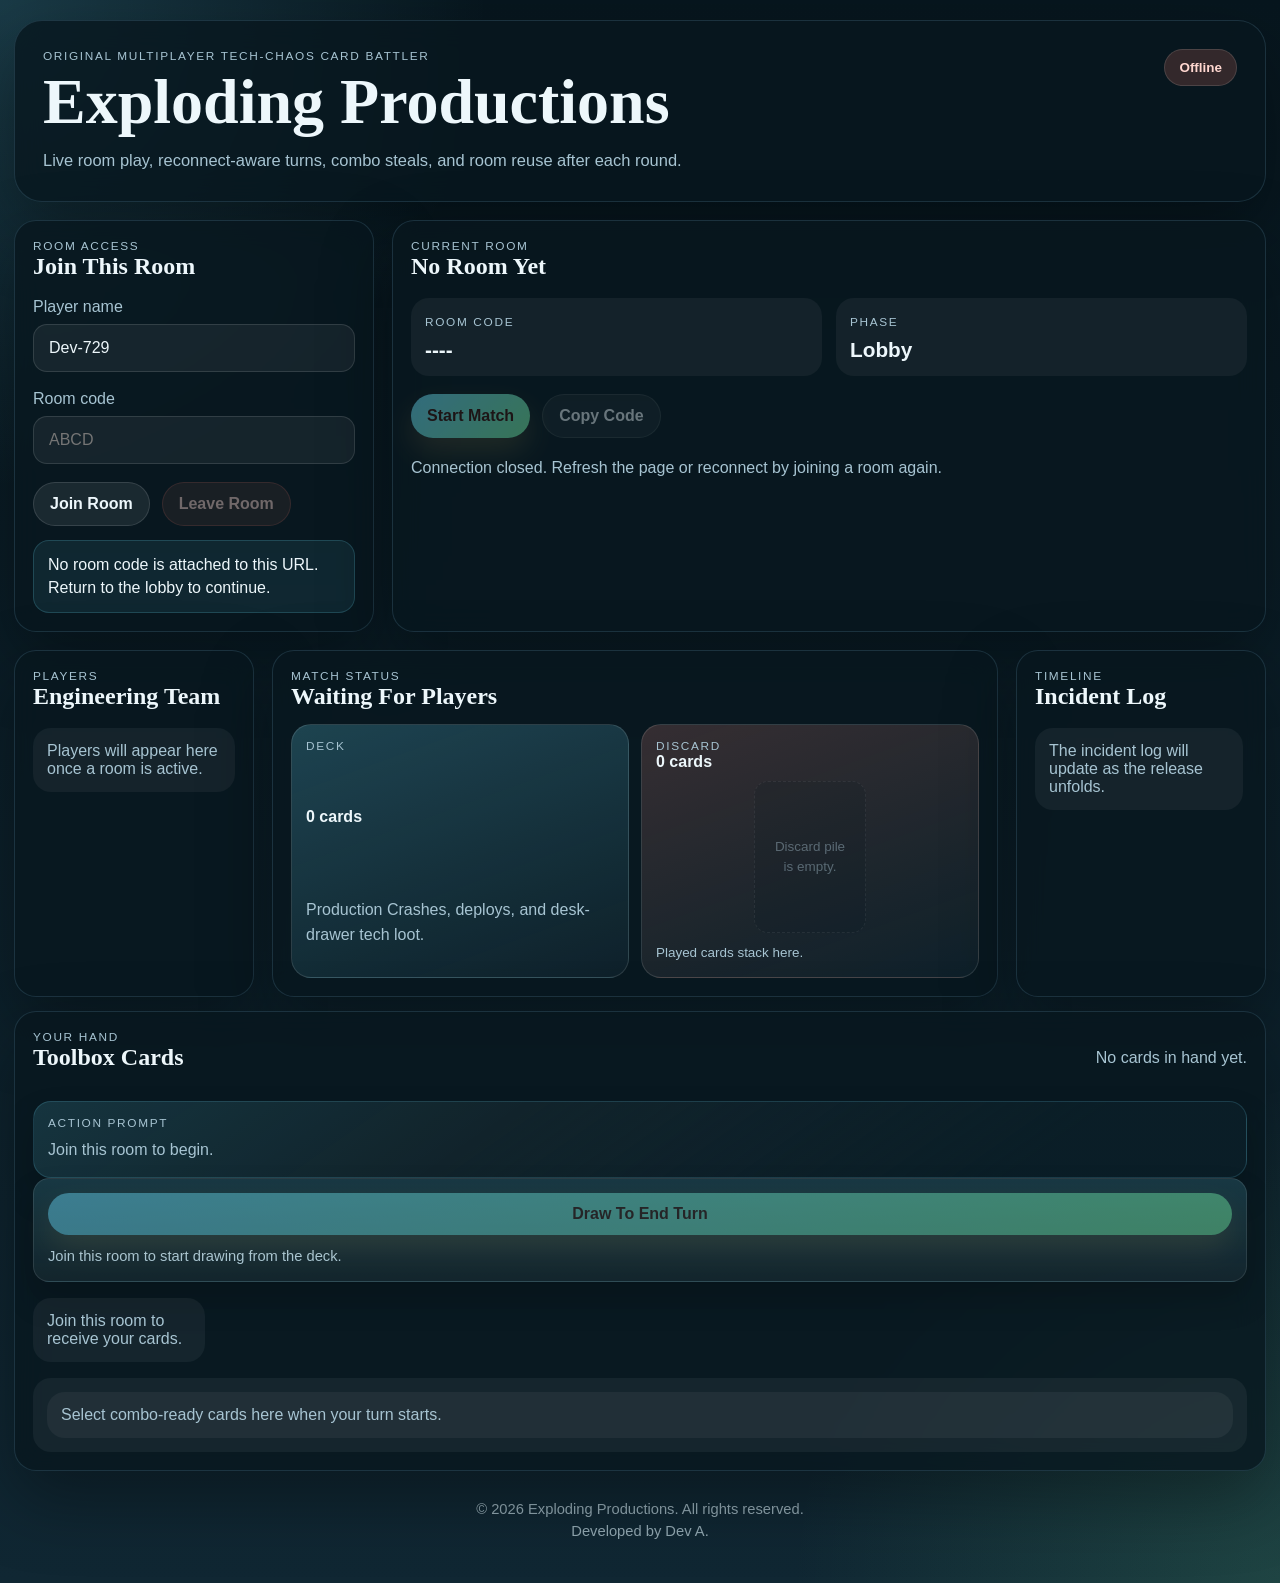
==== room.html @ 1f8d06b4 "Refresh card set and gameplay flow" ====
<!DOCTYPE html>
<html lang="en">
  <head>
    <meta charset="UTF-8" />
    <meta name="viewport" content="width=device-width, initial-scale=1.0" />
    <title>Exploding Productions Room</title>
    <link rel="stylesheet" href="styles.css" />
  </head>
  <body>
    <div class="backdrop"></div>
    <main class="shell">
      <section class="hero panel">
        <div>
          <p class="eyebrow">Original multiplayer tech-chaos card battler</p>
          <h1>Exploding Productions</h1>
          <p class="hero-copy">
            Live room play, reconnect-aware turns, combo steals, and room reuse after each round.
          </p>
        </div>
        <div class="hero-status">
          <div class="status-pill" id="connection-pill">Connecting</div>
        </div>
      </section>

      <section class="setup-grid room-shell-grid" id="setup-grid">
        <article class="panel setup-card" id="setup-card">
          <div class="panel-head">
            <div>
              <p class="eyebrow">Room access</p>
              <h2>Join This Room</h2>
            </div>
          </div>

          <div id="room-access-panel" class="room-access-panel">
            <label class="field">
              <span>Player name</span>
              <input id="name-input" type="text" maxlength="24" placeholder="Player name" />
            </label>

            <label class="field">
              <span>Room code</span>
              <input id="room-input" type="text" maxlength="6" placeholder="ABCD" readonly />
            </label>

            <div class="action-row wrap room-access-actions">
              <button id="join-room-btn" class="secondary-btn">Join Room</button>
              <button id="leave-room-btn" class="danger-btn">Leave Room</button>
            </div>

            <p id="setup-status" class="setup-status" aria-live="polite">
              Load a room code from the URL to join this room.
            </p>
          </div>

          <p id="setup-compact-note" class="setup-compact-note" hidden>
            Room access is tucked away while a live match is in progress.
          </p>
        </article>

        <article class="panel room-card" id="room-card">
          <div class="panel-head">
            <div>
              <p class="eyebrow">Current room</p>
              <h2 id="room-title">No Room Yet</h2>
            </div>
          </div>

          <div class="room-meta">
            <div class="meta-block">
              <span class="meta-label">Room code</span>
              <strong id="room-code-display">----</strong>
            </div>
            <div class="meta-block">
              <span class="meta-label">Phase</span>
              <strong id="phase-display">Lobby</strong>
            </div>
          </div>

          <div class="action-row wrap">
            <button id="start-game-btn" class="primary-btn">Start Match</button>
            <button id="copy-room-btn" class="secondary-btn">Copy Code</button>
            <button id="leave-room-live-btn" class="danger-btn" type="button" hidden>Leave Room</button>
          </div>

          <p id="notice-banner" class="notice-banner">
            Join the room to begin.
          </p>
        </article>
      </section>

      <section id="turn-ribbon" class="panel turn-ribbon" hidden>
        <div class="turn-ribbon-copy">
          <p class="eyebrow">Turn tracker</p>
          <h2 id="turn-ribbon-title" class="turn-ribbon-title">Waiting For Players</h2>
          <p id="turn-ribbon-status" class="turn-ribbon-status">Join the room to begin.</p>
        </div>
      </section>

      <section class="board-grid">
        <article class="panel players-card">
          <div class="panel-head">
            <div>
              <p class="eyebrow">Players</p>
              <h2>Engineering Team</h2>
            </div>
          </div>
          <div id="players-list" class="players-list"></div>
        </article>

        <article class="panel table-card">
          <div class="panel-head">
            <div>
              <p class="eyebrow">Match status</p>
              <h2 id="turn-title">Waiting For Players</h2>
            </div>
          </div>

          <div class="deck-zone">
            <div class="stack-card deck-stack">
              <span class="stack-label">Deck</span>
              <strong id="deck-count">0 cards</strong>
              <p>Production Crashes, deploys, and desk-drawer tech loot.</p>
            </div>

            <div class="stack-card discard-stack">
              <span class="stack-label">Discard</span>
              <strong id="discard-name">0 cards</strong>
              <button
                id="discard-pile-btn"
                class="discard-pile-btn"
                type="button"
                aria-haspopup="dialog"
                aria-expanded="false"
                disabled
              >
                <div id="discard-pile" class="discard-pile empty">
                  <div class="discard-empty">Discard pile is empty.</div>
                </div>
              </button>
              <p id="discard-hint" class="discard-hint">Played cards stack here.</p>
            </div>
          </div>
        </article>

        <article class="panel log-card">
          <div class="panel-head">
            <div>
              <p class="eyebrow">Timeline</p>
              <h2>Incident Log</h2>
            </div>
            <button id="log-toggle-btn" class="ghost-btn log-toggle-btn" type="button" hidden>
              Show Full Log
            </button>
          </div>
          <div id="log-feed" class="log-feed"></div>
        </article>
      </section>

      <section class="panel hand-card">
        <div class="panel-head">
          <div>
            <p class="eyebrow">Your hand</p>
            <h2>Toolbox Cards</h2>
          </div>
          <p id="hand-summary" class="hand-summary">No cards in hand yet.</p>
        </div>

        <div id="prompt-card" class="prompt-card prompt-card-inline">
          <p class="eyebrow">Action prompt</p>
          <div id="prompt-body" class="prompt-body">Join the room to begin.</div>
        </div>

        <div class="turn-action-bar">
          <button id="draw-btn-bottom" class="primary-btn">Draw To End Turn</button>
          <p id="draw-status" class="draw-status">
            This control becomes available during your turn.
          </p>
        </div>

        <div id="hand-grid" class="hand-grid"></div>
        <div id="combo-bar" class="combo-bar"></div>
      </section>
    </main>

    <div id="crash-overlay" class="crash-overlay" hidden aria-hidden="true">
      <div class="crash-overlay-panel">
        <div class="crash-overlay-kicker">panic()</div>
        <h2 id="crash-overlay-title">Production Crash</h2>
        <p id="crash-overlay-text">Someone deployed with confidence and consequences.</p>
        <div class="crash-overlay-chips" aria-hidden="true">
          <span>500</span>
          <span>rollback</span>
          <span>oops</span>
          <span>hotfix</span>
        </div>
      </div>
    </div>

    <div id="moment-overlay" class="moment-overlay" hidden aria-hidden="true">
      <div class="moment-panel">
        <div id="moment-kicker" class="moment-kicker">Card Added</div>
        <div class="moment-layout">
          <div id="moment-art" class="moment-art" hidden></div>
          <div class="moment-copy">
            <h2 id="moment-title">Coffee Break</h2>
            <p id="moment-text">This card was added to your hand.</p>
          </div>
        </div>
      </div>
    </div>

    <div id="review-overlay" class="review-overlay" hidden aria-hidden="true">
      <div class="review-panel">
        <div class="panel-head review-head">
          <div>
            <p class="eyebrow">Private reveal</p>
            <h2>Peer Review</h2>
          </div>
          <button id="review-close-btn" class="ghost-btn" type="button">Close</button>
        </div>
        <p id="review-message" class="review-message">
          The next three cards in the release queue are shown here.
        </p>
        <div id="review-card-grid" class="review-card-grid"></div>
      </div>
    </div>

    <div id="discard-browser-overlay" class="discard-browser-overlay" hidden aria-hidden="true">
      <div class="discard-browser-panel">
        <div class="panel-head review-head">
          <div>
            <p class="eyebrow">Discard pile</p>
            <h2>Reclaim 1 Card</h2>
          </div>
          <button id="discard-browser-close-btn" class="ghost-btn" type="button">Close</button>
        </div>
        <p id="discard-browser-message" class="review-message">
          Select 1 card from the discard pile to reclaim.
        </p>
        <div id="discard-browser-grid" class="discard-browser-grid"></div>
      </div>
    </div>

    <footer class="site-footer">
      <p>&copy; 2026 Exploding Productions. All rights reserved.</p>
      <p>Developed by Dev A.</p>
    </footer>

    <script src="app/room.js"></script>
  </body>
</html>
---- styles.css ----
:root {
  --bg-top: #07161e;
  --bg-bottom: #102733;
  --panel: rgba(8, 23, 31, 0.8);
  --panel-strong: rgba(10, 30, 39, 0.94);
  --line: rgba(150, 219, 255, 0.14);
  --text: #edf7fb;
  --muted: #a7c4d2;
  --accent: #6fe0ff;
  --accent-strong: #79f6a5;
  --danger: #ff7e6b;
  --warning: #ffd46a;
  --good: #79f6a5;
  --shadow: 0 28px 70px rgba(0, 0, 0, 0.34);
  --radius-lg: 28px;
  --radius-md: 22px;
  --radius-sm: 16px;
}

* {
  box-sizing: border-box;
}

body {
  margin: 0;
  min-height: 100vh;
  font-family: "Trebuchet MS", "Segoe UI", sans-serif;
  color: var(--text);
  background:
    radial-gradient(circle at top left, rgba(111, 224, 255, 0.18), transparent 24%),
    radial-gradient(circle at bottom right, rgba(121, 246, 165, 0.14), transparent 24%),
    linear-gradient(180deg, var(--bg-top), var(--bg-bottom));
}

.backdrop {
  position: fixed;
  inset: 0;
  pointer-events: none;
  background-image:
    radial-gradient(circle at 14% 18%, rgba(255, 249, 238, 0.75) 0 1px, transparent 1px),
    radial-gradient(circle at 78% 20%, rgba(255, 240, 212, 0.72) 0 1px, transparent 1px),
    radial-gradient(circle at 64% 64%, rgba(255, 234, 194, 0.58) 0 1px, transparent 1px),
    radial-gradient(circle at 28% 78%, rgba(255, 227, 173, 0.52) 0 1px, transparent 1px);
  opacity: 0.72;
}

.shell {
  position: relative;
  z-index: 1;
  width: min(1400px, calc(100% - 28px));
  margin: 0 auto;
  padding: 20px 0 30px;
}

.panel {
  background: var(--panel);
  border: 1px solid var(--line);
  border-radius: var(--radius-md);
  box-shadow: var(--shadow);
  backdrop-filter: blur(14px);
}

.hero {
  display: flex;
  justify-content: space-between;
  gap: 24px;
  padding: 28px;
  border-radius: var(--radius-lg);
}

.eyebrow,
.meta-label,
.stack-label {
  margin: 0;
  text-transform: uppercase;
  letter-spacing: 0.14em;
  font-size: 0.74rem;
  color: var(--muted);
}

h1,
h2 {
  margin: 0;
  font-family: Georgia, "Times New Roman", serif;
}

h1 {
  margin-top: 8px;
  font-size: clamp(2.3rem, 5vw, 4.6rem);
  line-height: 0.98;
}

.hero-copy,
.hero-note,
.notice-banner,
.prompt-body,
.log-item,
.player-meta,
.stack-card p,
.hand-summary,
.combo-summary span,
.card-footer {
  color: var(--muted);
  line-height: 1.55;
}

.hero-copy {
  max-width: 670px;
  margin: 14px 0 0;
  font-size: 1.03rem;
}

.hero-note {
  margin: 18px 0 0;
}

.hero-status {
  min-width: 220px;
  display: grid;
  gap: 12px;
  align-content: start;
  justify-items: end;
}

.status-pill {
  padding: 10px 14px;
  border-radius: 999px;
  font-size: 0.84rem;
  font-weight: 700;
  background: rgba(255, 255, 255, 0.08);
  border: 1px solid rgba(255, 255, 255, 0.12);
}

.status-pill.online {
  color: #08202a;
  background: linear-gradient(135deg, var(--accent), var(--accent-strong));
}

.status-pill.offline {
  background: rgba(255, 128, 105, 0.18);
  color: #ffd7d0;
}

.status-pill.connecting {
  background: rgba(255, 226, 143, 0.16);
  color: #fff0bc;
}

.setup-grid,
.lobby-grid,
.board-grid {
  display: grid;
  gap: 18px;
  margin-top: 18px;
}

.turn-ribbon[hidden] {
  display: none;
}

.setup-grid {
  grid-template-columns: 360px minmax(0, 1fr);
}

.lobby-grid {
  grid-template-columns: repeat(2, minmax(0, 1fr));
}

.lobby-grid-secondary {
  margin-top: 18px;
}

.setup-grid.match-live {
  grid-template-columns: minmax(0, 1fr);
}

.setup-grid.match-live .setup-card {
  display: none;
}

.board-grid {
  grid-template-columns: 240px minmax(0, 1fr) 250px;
}

.turn-ribbon {
  position: sticky;
  top: 12px;
  z-index: 5;
  display: grid;
  gap: 6px;
  margin-top: 18px;
  padding: 14px 18px;
  border: 1px solid rgba(111, 224, 255, 0.16);
  background:
    linear-gradient(145deg, rgba(111, 224, 255, 0.12), rgba(255, 255, 255, 0.03) 38%, rgba(10, 30, 39, 0.94) 82%),
    rgba(10, 30, 39, 0.94);
  box-shadow: 0 16px 34px rgba(0, 0, 0, 0.2);
  backdrop-filter: blur(10px);
}

.turn-ribbon-title {
  font-size: clamp(1.12rem, 2.1vw, 1.45rem);
  line-height: 1.02;
}

.turn-ribbon-status {
  margin: 0;
  color: var(--muted);
  line-height: 1.45;
}

.setup-card,
.room-card,
.players-card,
.table-card,
.log-card,
.hand-card {
  padding: 18px;
}

.panel-head {
  display: flex;
  justify-content: space-between;
  gap: 14px;
  align-items: center;
}

.field {
  display: grid;
  gap: 8px;
  margin-top: 18px;
  color: var(--muted);
}

.field input {
  width: 100%;
  border: 1px solid rgba(255, 255, 255, 0.12);
  background: rgba(255, 255, 255, 0.06);
  color: var(--text);
  border-radius: 14px;
  padding: 14px 15px;
  font: inherit;
}

.field input:focus {
  outline: 2px solid rgba(255, 211, 110, 0.42);
  outline-offset: 0;
}

.action-row {
  display: flex;
  gap: 12px;
  margin-top: 18px;
}

.action-row.wrap {
  flex-wrap: wrap;
}

.divider {
  position: relative;
  margin-top: 18px;
  text-align: center;
  color: var(--muted);
}

.setup-status {
  margin: 14px 0 0;
  padding: 12px 14px;
  border-radius: 16px;
  border: 1px solid rgba(111, 224, 255, 0.18);
  background: rgba(111, 224, 255, 0.08);
  color: var(--text);
  line-height: 1.45;
}

.setup-card.compact {
  padding-top: 18px;
}

.setup-grid.match-live .room-card {
  order: 1;
}

.setup-grid.match-live .setup-card {
  order: 2;
}

.room-shell-grid .setup-card {
  min-width: 0;
}

.room-access-actions {
  align-items: center;
}

.setup-compact-note {
  margin: 14px 0 0;
  padding: 14px 16px;
  border-radius: 18px;
  border: 1px solid rgba(255, 212, 106, 0.18);
  background: rgba(255, 212, 106, 0.08);
  color: var(--text);
  line-height: 1.5;
}

.divider::before {
  content: "";
  position: absolute;
  inset: 50% 0 auto;
  border-top: 1px solid rgba(255, 255, 255, 0.08);
}

.divider span {
  position: relative;
  display: inline-block;
  padding: 0 12px;
  background: var(--panel-strong);
}

.rules-snippet {
  margin-top: 20px;
  padding: 16px;
  border-radius: 20px;
  background: rgba(255, 255, 255, 0.05);
}

.rules-list {
  margin: 12px 0 0;
  padding-left: 18px;
  color: var(--muted);
  line-height: 1.6;
}

button {
  font: inherit;
}

.primary-btn,
.secondary-btn,
.danger-btn,
.ghost-btn,
.choice-btn,
.target-btn {
  cursor: pointer;
  border: 0;
  border-radius: 999px;
  transition: transform 180ms ease, opacity 180ms ease, box-shadow 180ms ease;
}

.primary-btn,
.secondary-btn,
.danger-btn,
.choice-btn,
.target-btn {
  padding: 12px 16px;
  font-weight: 700;
}

.primary-btn {
  background: linear-gradient(135deg, var(--accent), var(--accent-strong));
  color: #3b140c;
  box-shadow: 0 14px 30px rgba(255, 211, 110, 0.24);
}

.secondary-btn,
.danger-btn,
.target-btn,
.choice-btn {
  background: rgba(255, 255, 255, 0.08);
  color: var(--text);
  border: 1px solid rgba(255, 255, 255, 0.12);
}

.danger-btn {
  background: rgba(255, 126, 107, 0.18);
  border-color: rgba(255, 126, 107, 0.32);
  color: #ffd7d0;
}

.ghost-btn {
  padding: 8px 12px;
  background: transparent;
  color: var(--muted);
}

button:hover:not(:disabled) {
  transform: translateY(-2px);
}

button:disabled {
  opacity: 0.42;
  cursor: not-allowed;
}

.room-meta {
  display: grid;
  grid-template-columns: repeat(2, minmax(0, 1fr));
  gap: 14px;
  margin-top: 18px;
}

.meta-block {
  padding: 14px;
  border-radius: 18px;
  background: rgba(255, 255, 255, 0.05);
}

.meta-block strong {
  display: block;
  margin-top: 8px;
  font-size: 1.3rem;
}

.notice-banner {
  min-height: 40px;
  margin: 18px 0 0;
}

.players-list,
.log-feed,
.hand-grid,
.choice-grid {
  display: grid;
  gap: 12px;
}

.players-list,
.log-feed {
  margin-top: 18px;
}

.log-feed {
  max-height: 320px;
  overflow-y: auto;
  overflow-x: hidden;
  padding-right: 4px;
  gap: 8px;
}

.log-card .panel-head {
  align-items: start;
  flex-wrap: wrap;
}

.log-toggle-btn {
  margin-left: auto;
  white-space: normal;
  text-align: right;
}

.player-card,
.log-item,
.prompt-panel,
.combo-bar,
.empty-state {
  padding: 14px;
  border-radius: 18px;
  background: rgba(255, 255, 255, 0.05);
}

.player-card.active-turn {
  border: 1px solid rgba(255, 211, 110, 0.45);
}

.player-card.eliminated {
  opacity: 0.58;
}

.log-summary {
  padding: 10px 12px;
  border-radius: 14px;
  background: rgba(111, 224, 255, 0.08);
  border: 1px solid rgba(111, 224, 255, 0.14);
  color: var(--muted);
  font-size: 0.86rem;
}

.hand-card .panel-head {
  align-items: start;
  flex-wrap: wrap;
}

.hand-summary {
  max-width: 100%;
  text-align: right;
}

.player-row {
  display: flex;
  justify-content: space-between;
  gap: 12px;
  align-items: center;
}

.player-name {
  font-weight: 700;
}

.player-badges {
  display: flex;
  flex-wrap: wrap;
  gap: 8px;
}

.badge {
  padding: 6px 10px;
  border-radius: 999px;
  font-size: 0.74rem;
  background: rgba(255, 255, 255, 0.08);
  color: var(--muted);
}

.badge.host {
  color: #08202a;
  background: linear-gradient(135deg, rgba(111, 224, 255, 0.92), rgba(121, 246, 165, 0.92));
}

.badge.turn {
  background: rgba(255, 226, 143, 0.18);
  color: #fff0bc;
}

.badge.dead {
  background: rgba(255, 128, 105, 0.18);
  color: #ffd7d0;
}

.deck-zone {
  margin-top: 14px;
  display: grid;
  grid-template-columns: repeat(2, minmax(0, 1fr));
  gap: 12px;
}

.stack-card {
  min-height: 148px;
  padding: 14px;
  border-radius: 20px;
  display: grid;
  align-content: space-between;
  border: 1px solid rgba(255, 255, 255, 0.12);
}

.stack-art[hidden] {
  display: none;
}

.stack-art {
  width: min(100%, 104px);
  aspect-ratio: 768 / 1376;
  margin: 10px 0 2px;
  align-self: center;
  border-radius: 12px;
  background-size: contain;
  background-repeat: no-repeat;
  background-position: center top;
  background-color: rgba(7, 22, 30, 0.48);
  border: 1px solid rgba(255, 255, 255, 0.14);
  box-shadow: inset 0 -40px 60px rgba(7, 22, 30, 0.24);
}

.discard-pile-btn {
  display: block;
  width: 100%;
  padding: 0;
  margin-top: 10px;
  background: transparent;
  border: 0;
  box-shadow: none;
}

.discard-pile-btn.active {
  cursor: pointer;
}

.discard-pile-btn.active:hover {
  transform: translateY(-2px);
}

.discard-pile {
  position: relative;
  width: min(100%, 112px);
  min-height: 152px;
  margin: 0 auto;
}

.discard-pile.empty {
  display: grid;
  place-items: center;
  border-radius: 14px;
  border: 1px dashed rgba(255, 255, 255, 0.16);
  background: rgba(7, 22, 30, 0.34);
}

.discard-empty,
.discard-hint {
  color: var(--muted);
  line-height: 1.45;
}

.discard-empty {
  padding: 18px 14px;
  text-align: center;
  font-size: 0.84rem;
}

.discard-hint {
  margin: 10px 0 0;
  font-size: 0.84rem;
}

.discard-preview-card {
  position: absolute;
  inset: auto 0 0 0;
  width: 100%;
  aspect-ratio: 768 / 1376;
  border-radius: 14px;
  background-size: contain;
  background-repeat: no-repeat;
  background-position: center top;
  background-color: rgba(7, 22, 30, 0.46);
  border: 1px solid rgba(255, 255, 255, 0.14);
  box-shadow: 0 18px 30px rgba(0, 0, 0, 0.22);
}

.discard-preview-card.offset-0 {
  transform: translate(0, 0) rotate(0deg);
  z-index: 4;
}

.discard-preview-card.offset-1 {
  transform: translate(-8px, 8px) rotate(-3deg);
  z-index: 3;
}

.discard-preview-card.offset-2 {
  transform: translate(8px, 14px) rotate(4deg);
  z-index: 2;
}

.discard-preview-card.offset-3 {
  transform: translate(-4px, 22px) rotate(-2deg);
  z-index: 1;
}

.discard-preview-fallback {
  display: grid;
  place-items: center;
  font-family: "SFMono-Regular", "Menlo", "Consolas", monospace;
  font-size: 1rem;
  font-weight: 700;
  color: var(--text);
}

.deck-stack {
  background:
    linear-gradient(160deg, rgba(111, 224, 255, 0.2), rgba(255, 255, 255, 0.02)),
    rgba(10, 30, 39, 0.9);
}

.discard-stack {
  background:
    linear-gradient(160deg, rgba(255, 126, 107, 0.18), rgba(255, 255, 255, 0.02)),
    rgba(10, 30, 39, 0.9);
}

.prompt-card {
  margin-top: 14px;
  padding: 14px;
  border-radius: 18px;
  background: rgba(255, 255, 255, 0.05);
}

.prompt-card-inline {
  border: 1px solid rgba(111, 224, 255, 0.16);
  background:
    linear-gradient(145deg, rgba(111, 224, 255, 0.12), rgba(255, 255, 255, 0.03) 38%, rgba(10, 30, 39, 0.92) 82%),
    rgba(10, 30, 39, 0.92);
  box-shadow: 0 18px 34px rgba(0, 0, 0, 0.18);
}

.prompt-body {
  margin-top: 8px;
}

.choice-grid {
  margin-top: 12px;
  grid-template-columns: repeat(auto-fit, minmax(110px, 1fr));
}

.target-list {
  display: flex;
  flex-wrap: wrap;
  gap: 10px;
  margin-top: 12px;
}

.hand-card {
  margin-top: 14px;
}

.turn-action-bar {
  position: static;
  display: grid;
  grid-template-columns: 1fr;
  gap: 10px;
  align-items: start;
  margin-top: 0;
  padding: 14px;
  border-radius: 16px;
  background:
    linear-gradient(180deg, rgba(111, 224, 255, 0.14), rgba(255, 255, 255, 0.04)),
    rgba(10, 30, 39, 0.92);
  border: 1px solid rgba(255, 255, 255, 0.1);
  box-shadow: 0 18px 32px rgba(0, 0, 0, 0.2);
}

.draw-status {
  margin: 0;
  color: var(--muted);
  line-height: 1.5;
  font-size: 0.92rem;
}

.combo-bar {
  margin-top: 16px;
}

.combo-summary {
  display: grid;
  gap: 4px;
}

.hand-grid {
  margin-top: 16px;
  grid-template-columns: repeat(auto-fill, minmax(172px, 172px));
  justify-content: start;
  align-items: start;
}

.log-item {
  padding: 10px 12px;
  border-radius: 14px;
  background: rgba(255, 255, 255, 0.045);
  font-size: 0.92rem;
  line-height: 1.42;
}

.card-btn {
  appearance: none;
  -webkit-appearance: none;
  min-height: 276px;
  padding: 12px;
  border-radius: 16px;
  border: 1px solid rgba(255, 255, 255, 0.14);
  text-align: left;
  color: var(--text);
  display: grid;
  gap: 6px;
  align-content: start;
  background:
    linear-gradient(180deg, rgba(255, 255, 255, 0.07), rgba(10, 30, 39, 0.14)),
    rgba(11, 29, 37, 0.94);
  box-shadow: 0 18px 40px rgba(0, 0, 0, 0.24);
}

.card-btn.has-art {
  min-height: 0;
}

.card-btn.art-only {
  display: grid;
  align-self: start;
  min-height: 0;
  width: 100%;
  padding: 0;
  gap: 8px;
  border: 0;
  background: transparent;
  box-shadow: none;
}

.card-btn.art-only:disabled {
  opacity: 1;
}

.card-btn.selected {
  border-color: rgba(111, 224, 255, 0.74);
  box-shadow: 0 24px 45px rgba(0, 0, 0, 0.34);
}

.card-btn.art-only.selected {
  box-shadow: 0 0 0 2px rgba(111, 224, 255, 0.82), 0 18px 36px rgba(0, 0, 0, 0.28);
  border-radius: 18px;
}

.card-tag {
  display: inline-flex;
  width: fit-content;
  padding: 4px 8px;
  border-radius: 999px;
  font-size: 0.6rem;
  text-transform: uppercase;
  letter-spacing: 0.08em;
  background: rgba(255, 255, 255, 0.1);
  color: var(--muted);
}

.card-topline {
  display: flex;
  justify-content: space-between;
  gap: 10px;
  align-items: center;
}

.card-icon,
.inline-symbol {
  display: inline-flex;
  align-items: center;
  justify-content: center;
  min-width: 34px;
  padding: 5px 8px;
  border-radius: 999px;
  font-family: "SFMono-Regular", "Menlo", "Consolas", monospace;
  font-size: 0.66rem;
  font-weight: 700;
  letter-spacing: 0.08em;
  background: rgba(255, 255, 255, 0.09);
  color: var(--text);
  border: 1px solid rgba(255, 255, 255, 0.12);
}

.inline-symbol {
  margin-right: 8px;
}

.choice-with-symbol {
  display: inline-flex;
  align-items: center;
  justify-content: center;
}

.card-art {
  position: relative;
  width: 100%;
  aspect-ratio: 768 / 1376;
  border-radius: 16px;
  background-color: transparent;
  border: 0;
  overflow: hidden;
}

.card-face-image {
  display: block;
  width: 100%;
  height: 100%;
  object-fit: cover;
  object-position: center top;
  border-radius: 16px;
}

.card-art::after {
  content: "";
  position: absolute;
  inset: 0;
  background:
    linear-gradient(180deg, rgba(8, 23, 31, 0.01), rgba(8, 23, 31, 0.04) 58%, rgba(8, 23, 31, 0.12)),
    linear-gradient(135deg, rgba(255, 255, 255, 0.06), transparent 42%);
  pointer-events: none;
}

.card-overlay-meta {
  display: flex;
  flex-wrap: wrap;
  gap: 8px;
  align-items: center;
  min-height: 24px;
  padding: 0 2px;
}

.card-fallback-name {
  min-height: 220px;
  display: grid;
  place-items: center;
  padding: 18px;
  border-radius: 18px;
  background: rgba(11, 29, 37, 0.94);
  border: 1px solid rgba(255, 255, 255, 0.14);
  font-family: Georgia, "Times New Roman", serif;
  font-size: 1rem;
  text-align: center;
}

.card-meta {
  display: flex;
  flex-wrap: wrap;
  gap: 8px;
}

.count-pill,
.selected-pill {
  display: inline-flex;
  align-items: center;
  gap: 6px;
  padding: 4px 8px;
  border-radius: 999px;
  font-size: 0.64rem;
  background: rgba(255, 255, 255, 0.08);
}

.selected-pill {
  background: rgba(111, 224, 255, 0.16);
  color: #dff9ff;
}

.card-footer {
  font-size: 0.62rem;
  color: rgba(223, 249, 255, 0.86);
  letter-spacing: 0.04em;
  text-transform: uppercase;
}

.theme-nope {
  background:
    linear-gradient(180deg, rgba(255, 126, 107, 0.26), rgba(10, 30, 39, 0.14)),
    rgba(11, 29, 37, 0.94);
}

.theme-peek {
  background:
    linear-gradient(180deg, rgba(111, 224, 255, 0.24), rgba(10, 30, 39, 0.14)),
    rgba(11, 29, 37, 0.94);
}

.theme-skip {
  background:
    linear-gradient(180deg, rgba(121, 246, 165, 0.22), rgba(10, 30, 39, 0.14)),
    rgba(11, 29, 37, 0.94);
}

.theme-attack {
  background:
    linear-gradient(180deg, rgba(255, 212, 106, 0.24), rgba(10, 30, 39, 0.14)),
    rgba(11, 29, 37, 0.94);
}

.theme-mix {
  background:
    linear-gradient(180deg, rgba(133, 196, 255, 0.24), rgba(10, 30, 39, 0.14)),
    rgba(11, 29, 37, 0.94);
}

.theme-swipe {
  background:
    linear-gradient(180deg, rgba(255, 162, 102, 0.24), rgba(10, 30, 39, 0.14)),
    rgba(11, 29, 37, 0.94);
}

.theme-stabilizer {
  background:
    linear-gradient(180deg, rgba(121, 246, 165, 0.24), rgba(10, 30, 39, 0.14)),
    rgba(11, 29, 37, 0.94);
}

.theme-danger {
  background:
    linear-gradient(180deg, rgba(255, 93, 93, 0.28), rgba(10, 30, 39, 0.14)),
    rgba(11, 29, 37, 0.94);
}

.theme-cookie {
  background:
    linear-gradient(180deg, rgba(255, 209, 102, 0.26), rgba(10, 30, 39, 0.14)),
    rgba(11, 29, 37, 0.94);
}

.theme-donut {
  background:
    linear-gradient(180deg, rgba(111, 224, 255, 0.24), rgba(10, 30, 39, 0.14)),
    rgba(11, 29, 37, 0.94);
}

.theme-pretzel {
  background:
    linear-gradient(180deg, rgba(121, 246, 165, 0.22), rgba(10, 30, 39, 0.14)),
    rgba(11, 29, 37, 0.94);
}

.theme-popcorn {
  background:
    linear-gradient(180deg, rgba(176, 198, 210, 0.26), rgba(10, 30, 39, 0.14)),
    rgba(11, 29, 37, 0.94);
}

.theme-candy {
  background:
    linear-gradient(180deg, rgba(255, 162, 102, 0.24), rgba(10, 30, 39, 0.14)),
    rgba(11, 29, 37, 0.94);
}

.empty-state {
  color: var(--muted);
}

.crash-overlay[hidden] {
  display: none;
}

.crash-overlay {
  position: fixed;
  inset: 0;
  z-index: 40;
  display: grid;
  place-items: center;
  padding: 20px;
  pointer-events: none;
}

.crash-overlay::before {
  content: "";
  position: absolute;
  inset: 0;
  background:
    radial-gradient(circle at 20% 20%, rgba(255, 126, 107, 0.24), transparent 28%),
    radial-gradient(circle at 80% 30%, rgba(255, 212, 106, 0.18), transparent 24%),
    rgba(5, 10, 12, 0.56);
  backdrop-filter: blur(3px);
  animation: crash-fade 2.6s ease forwards;
}

.crash-overlay-panel {
  position: relative;
  width: min(560px, 100%);
  padding: 28px;
  border-radius: 28px;
  border: 1px solid rgba(255, 126, 107, 0.34);
  background:
    linear-gradient(145deg, rgba(255, 126, 107, 0.22), rgba(255, 212, 106, 0.12) 35%, rgba(10, 30, 39, 0.96) 78%),
    rgba(10, 30, 39, 0.96);
  box-shadow: 0 36px 90px rgba(0, 0, 0, 0.38);
  overflow: hidden;
  animation: crash-pop 2.6s ease forwards;
}

.crash-overlay-panel::after {
  content: "";
  position: absolute;
  inset: 0;
  background:
    linear-gradient(115deg, transparent 0 35%, rgba(255, 255, 255, 0.1) 35% 40%, transparent 40% 100%),
    repeating-linear-gradient(
      -45deg,
      transparent 0 14px,
      rgba(255, 255, 255, 0.04) 14px 18px
    );
  mix-blend-mode: screen;
  pointer-events: none;
}

.crash-overlay-kicker {
  position: relative;
  z-index: 1;
  display: inline-flex;
  padding: 7px 12px;
  border-radius: 999px;
  background: rgba(7, 22, 30, 0.62);
  border: 1px solid rgba(255, 255, 255, 0.12);
  font-family: "SFMono-Regular", "Menlo", "Consolas", monospace;
  font-size: 0.76rem;
  font-weight: 700;
  letter-spacing: 0.1em;
  text-transform: uppercase;
  color: #fff1d6;
}

.crash-overlay-panel h2 {
  position: relative;
  z-index: 1;
  margin-top: 16px;
  font-size: clamp(2rem, 7vw, 3.6rem);
  line-height: 0.94;
}

.crash-overlay-panel p {
  position: relative;
  z-index: 1;
  max-width: 34ch;
  margin: 14px 0 0;
  color: rgba(237, 247, 251, 0.86);
  font-size: 1.02rem;
  line-height: 1.6;
}

.crash-overlay-chips {
  position: relative;
  z-index: 1;
  display: flex;
  flex-wrap: wrap;
  gap: 10px;
  margin-top: 20px;
}

.crash-overlay-chips span {
  display: inline-flex;
  align-items: center;
  justify-content: center;
  min-width: 74px;
  padding: 8px 12px;
  border-radius: 999px;
  background: rgba(7, 22, 30, 0.58);
  border: 1px solid rgba(255, 255, 255, 0.12);
  font-family: "SFMono-Regular", "Menlo", "Consolas", monospace;
  font-size: 0.8rem;
  font-weight: 700;
  color: #fff1d6;
  animation: crash-float 1.3s ease-in-out infinite alternate;
}

.crash-overlay-chips span:nth-child(2) {
  animation-delay: 120ms;
}

.crash-overlay-chips span:nth-child(3) {
  animation-delay: 240ms;
}

.crash-overlay-chips span:nth-child(4) {
  animation-delay: 360ms;
}

.moment-overlay[hidden],
.review-overlay[hidden] {
  display: none;
}

.moment-overlay {
  position: fixed;
  right: 20px;
  bottom: 20px;
  z-index: 36;
  width: min(360px, calc(100% - 24px));
  pointer-events: none;
}

.moment-panel {
  padding: 16px;
  border-radius: 24px;
  border: 1px solid rgba(111, 224, 255, 0.24);
  background:
    linear-gradient(145deg, rgba(111, 224, 255, 0.18), rgba(121, 246, 165, 0.08) 42%, rgba(10, 30, 39, 0.94) 78%),
    rgba(10, 30, 39, 0.94);
  box-shadow: 0 26px 52px rgba(0, 0, 0, 0.32);
  animation: moment-slide 2.2s ease forwards;
}

.moment-kicker {
  display: inline-flex;
  padding: 6px 10px;
  border-radius: 999px;
  background: rgba(7, 22, 30, 0.52);
  border: 1px solid rgba(255, 255, 255, 0.12);
  font-size: 0.72rem;
  font-weight: 700;
  letter-spacing: 0.1em;
  text-transform: uppercase;
  color: #dff9ff;
}

.moment-layout {
  display: grid;
  grid-template-columns: 92px minmax(0, 1fr);
  gap: 14px;
  align-items: center;
  margin-top: 12px;
}

.moment-art {
  width: 92px;
  aspect-ratio: 768 / 1376;
  border-radius: 14px;
  background-size: contain;
  background-repeat: no-repeat;
  background-position: center top;
  background-color: rgba(7, 22, 30, 0.42);
  border: 1px solid rgba(255, 255, 255, 0.12);
}

.moment-copy h2 {
  font-size: 1.5rem;
  line-height: 0.98;
}

.moment-copy p {
  margin: 8px 0 0;
  color: rgba(237, 247, 251, 0.82);
  line-height: 1.55;
}

.review-overlay {
  position: fixed;
  inset: 0;
  z-index: 42;
  display: grid;
  place-items: center;
  padding: 20px;
  background: rgba(5, 10, 12, 0.58);
  backdrop-filter: blur(8px);
}

.review-panel {
  width: min(940px, 100%);
  padding: 24px;
  border-radius: 28px;
  border: 1px solid rgba(111, 224, 255, 0.22);
  background:
    linear-gradient(145deg, rgba(111, 224, 255, 0.1), rgba(255, 255, 255, 0.03) 34%, rgba(10, 30, 39, 0.96) 78%),
    rgba(10, 30, 39, 0.96);
  box-shadow: 0 32px 90px rgba(0, 0, 0, 0.38);
}

.discard-browser-overlay {
  position: fixed;
  inset: 0;
  z-index: 43;
  display: grid;
  place-items: center;
  padding: 20px;
  background: rgba(5, 10, 12, 0.62);
  backdrop-filter: blur(8px);
}

.discard-browser-overlay[hidden] {
  display: none;
}

.discard-browser-panel {
  width: min(1120px, 100%);
  max-height: min(88vh, 920px);
  overflow: auto;
  padding: 24px;
  border-radius: 28px;
  border: 1px solid rgba(111, 224, 255, 0.22);
  background:
    linear-gradient(145deg, rgba(111, 224, 255, 0.1), rgba(255, 255, 255, 0.03) 34%, rgba(10, 30, 39, 0.96) 78%),
    rgba(10, 30, 39, 0.96);
  box-shadow: 0 32px 90px rgba(0, 0, 0, 0.38);
}

.discard-browser-grid {
  display: grid;
  grid-template-columns: repeat(auto-fit, minmax(160px, 1fr));
  gap: 16px;
  margin-top: 18px;
}

.discard-choice-card {
  appearance: none;
  -webkit-appearance: none;
  padding: 0;
  background: transparent;
  border: 0;
  box-shadow: none;
  text-align: left;
}

.discard-choice-card:disabled {
  opacity: 0.52;
}

.discard-choice-art {
  width: 100%;
  aspect-ratio: 768 / 1376;
  border-radius: 16px;
  background-size: contain;
  background-repeat: no-repeat;
  background-position: center top;
  background-color: rgba(7, 22, 30, 0.44);
  border: 1px solid rgba(255, 255, 255, 0.14);
  box-shadow: 0 16px 32px rgba(0, 0, 0, 0.22);
}

.discard-choice-fallback {
  display: grid;
  place-items: center;
  font-family: "SFMono-Regular", "Menlo", "Consolas", monospace;
  font-size: 1rem;
  font-weight: 700;
  color: var(--text);
}

.discard-choice-lock {
  display: inline-flex;
  margin-top: 8px;
  padding: 4px 8px;
  border-radius: 999px;
  background: rgba(255, 126, 107, 0.14);
  color: #ffd7d0;
  font-size: 0.66rem;
  font-weight: 700;
  letter-spacing: 0.08em;
  text-transform: uppercase;
}

.review-head {
  align-items: start;
}

.review-message {
  margin: 12px 0 0;
  color: var(--muted);
  line-height: 1.55;
}

.review-card-grid {
  display: grid;
  grid-template-columns: repeat(3, minmax(0, 1fr));
  gap: 16px;
  margin-top: 18px;
}

.review-card {
  padding: 14px;
  border-radius: 22px;
  border: 1px solid rgba(255, 255, 255, 0.14);
  background:
    linear-gradient(180deg, rgba(255, 255, 255, 0.06), rgba(10, 30, 39, 0.14)),
    rgba(11, 29, 37, 0.94);
  box-shadow: 0 18px 40px rgba(0, 0, 0, 0.2);
}

.review-card-topline {
  display: flex;
  justify-content: space-between;
  gap: 10px;
  align-items: center;
}

.review-card-art {
  width: 100%;
  aspect-ratio: 768 / 1376;
  margin-top: 10px;
  border-radius: 16px;
  background-size: contain;
  background-repeat: no-repeat;
  background-position: center top;
  background-color: rgba(7, 22, 30, 0.44);
  border: 1px solid rgba(255, 255, 255, 0.14);
}

.review-card-name {
  display: block;
  margin-top: 12px;
  font-size: 1.04rem;
  font-family: Georgia, "Times New Roman", serif;
}

.review-card-text {
  margin: 8px 0 0;
  color: var(--muted);
  line-height: 1.55;
  font-size: 0.92rem;
}

@keyframes crash-pop {
  0% {
    opacity: 0;
    transform: scale(0.9) rotate(-3deg);
  }

  18% {
    opacity: 1;
    transform: scale(1.02) rotate(1.2deg);
  }

  82% {
    opacity: 1;
    transform: scale(1) rotate(-0.4deg);
  }

  100% {
    opacity: 0;
    transform: scale(1.04) rotate(0deg);
  }
}

@keyframes crash-fade {
  0% {
    opacity: 0;
  }

  16%,
  84% {
    opacity: 1;
  }

  100% {
    opacity: 0;
  }
}

@keyframes crash-float {
  from {
    transform: translateY(0);
  }

  to {
    transform: translateY(-5px);
  }
}

@keyframes moment-slide {
  0% {
    opacity: 0;
    transform: translateY(24px) scale(0.96);
  }

  12% {
    opacity: 1;
    transform: translateY(0) scale(1);
  }

  86% {
    opacity: 1;
    transform: translateY(0) scale(1);
  }

  100% {
    opacity: 0;
    transform: translateY(10px) scale(0.98);
  }
}

.site-footer {
  width: min(100% - 24px, 1400px);
  margin: 0 auto 28px;
  padding: 0 0 16px;
  text-align: center;
  color: rgba(201, 222, 231, 0.7);
  font-size: 0.92rem;
}

.site-footer p {
  margin: 0;
}

.site-footer p + p {
  margin-top: 6px;
}

@media (max-width: 1120px) {
  .setup-grid,
  .lobby-grid,
  .board-grid {
    grid-template-columns: 1fr;
  }

  .hero {
    flex-direction: column;
  }

  .hero-status {
    justify-items: start;
  }
}

@media (max-width: 760px) {
  .shell {
    width: min(100% - 16px, 1400px);
    padding-top: 12px;
  }

  .site-footer {
    width: min(100% - 16px, 1400px);
    margin-bottom: 20px;
  }

  .hero,
  .setup-card,
  .room-card,
  .players-card,
  .table-card,
  .log-card,
  .hand-card {
    padding: 18px;
  }

  .deck-zone {
    grid-template-columns: 1fr;
  }

  .hand-grid {
    grid-template-columns: 1fr 1fr;
    justify-content: stretch;
  }

  .turn-ribbon {
    top: 10px;
  }
  .turn-action-bar {
    grid-template-columns: 1fr;
  }

  .moment-overlay {
    right: 12px;
    bottom: 12px;
    width: min(360px, calc(100% - 24px));
  }

  .moment-layout,
  .review-card-grid {
    grid-template-columns: 1fr;
  }

  .panel-head {
    align-items: start;
    flex-direction: column;
  }
}
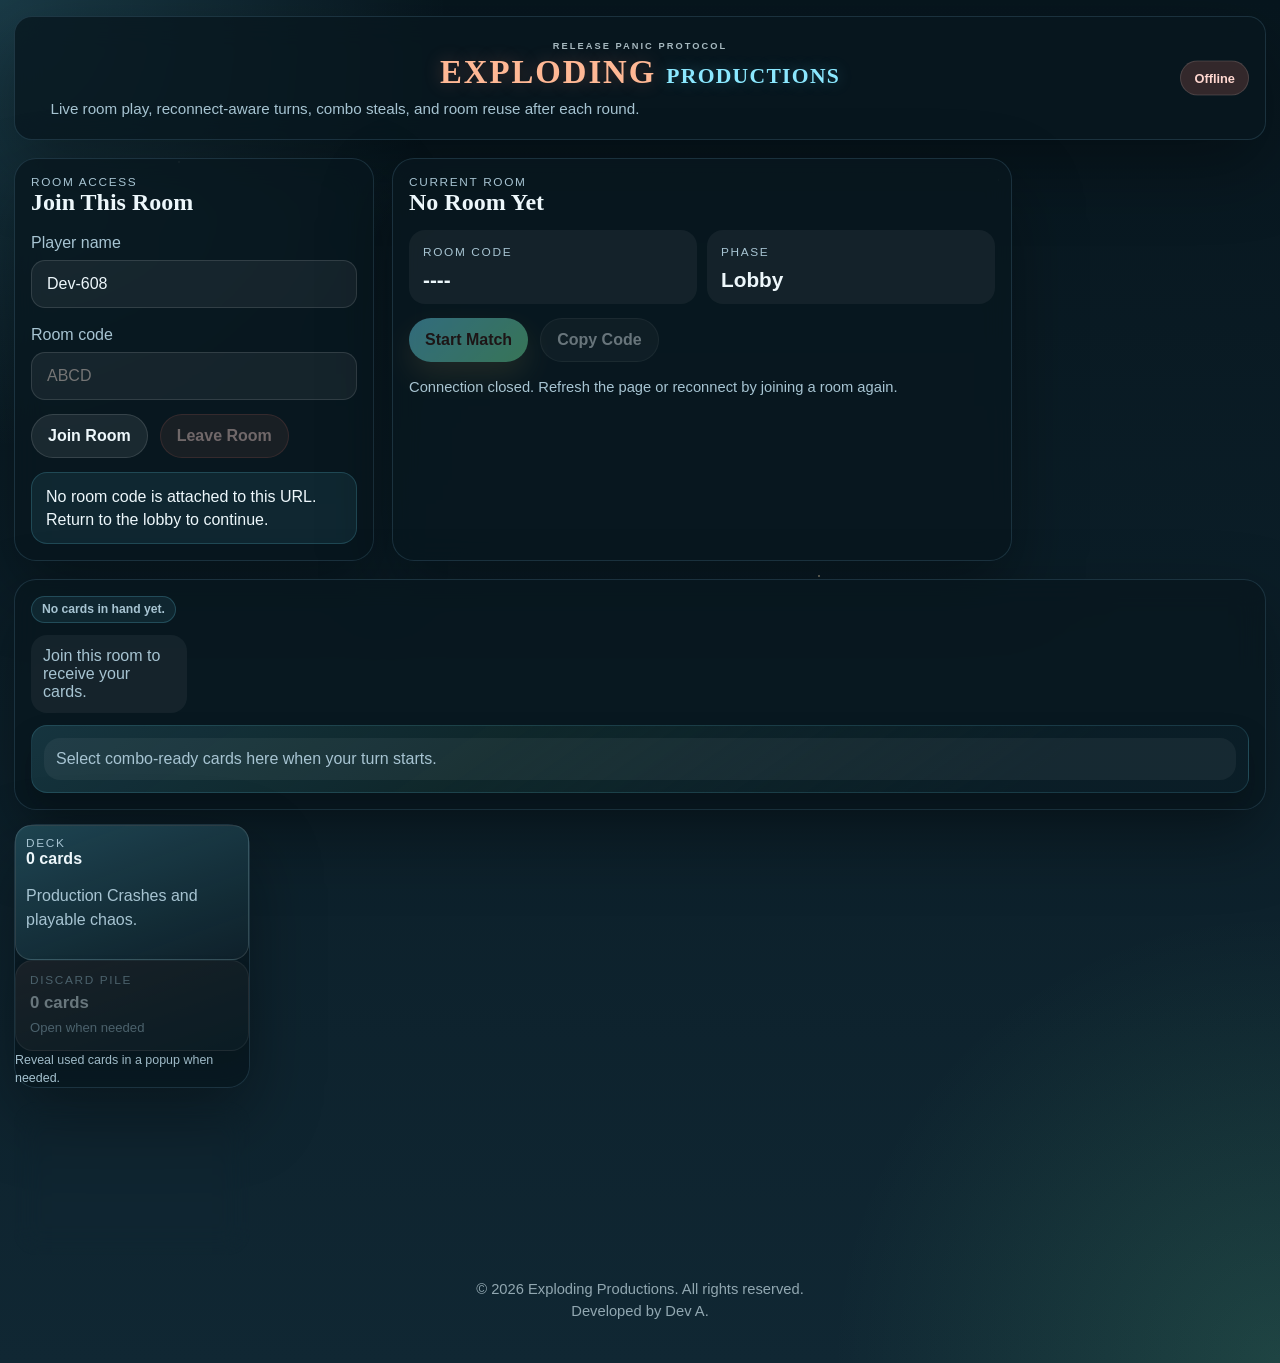
==== commit 7ccd94d3: "Improve room layout and game pacing" ====
--- a/room.html
+++ b/room.html
@@ -4,21 +4,27 @@
     <meta charset="UTF-8" />
     <meta name="viewport" content="width=device-width, initial-scale=1.0" />
     <title>Exploding Productions Room</title>
-    <link rel="stylesheet" href="styles.css" />
+    <link rel="stylesheet" href="styles.css?v=__ASSET_VERSION__" />
   </head>
   <body>
     <div class="backdrop"></div>
     <main class="shell">
-      <section class="hero panel">
-        <div>
-          <p class="eyebrow">Original multiplayer tech-chaos card battler</p>
-          <h1>Exploding Productions</h1>
+      <section class="hero room-hero panel" id="room-hero">
+        <div class="hero-brand">
+          <div class="game-logo" aria-label="Exploding Productions">
+            <span class="game-logo-kicker">release panic protocol</span>
+            <h1 class="game-logo-wordmark">
+              <span class="game-logo-main">Exploding</span>
+              <span class="game-logo-sub">Productions</span>
+            </h1>
+          </div>
           <p class="hero-copy">
             Live room play, reconnect-aware turns, combo steals, and room reuse after each round.
           </p>
         </div>
         <div class="hero-status">
           <div class="status-pill" id="connection-pill">Connecting</div>
+          <button id="leave-room-live-btn" class="danger-btn hero-leave-btn" type="button" hidden>Leave Room</button>
         </div>
       </section>
 
@@ -57,7 +63,7 @@
           </p>
         </article>
 
-        <article class="panel room-card" id="room-card">
+        <article class="panel room-card compact-room-card" id="room-card">
           <div class="panel-head">
             <div>
               <p class="eyebrow">Current room</p>
@@ -79,7 +85,6 @@
           <div class="action-row wrap">
             <button id="start-game-btn" class="primary-btn">Start Match</button>
             <button id="copy-room-btn" class="secondary-btn">Copy Code</button>
-            <button id="leave-room-live-btn" class="danger-btn" type="button" hidden>Leave Room</button>
           </div>
 
           <p id="notice-banner" class="notice-banner">
@@ -88,97 +93,61 @@
         </article>
       </section>
 
-      <section id="turn-ribbon" class="panel turn-ribbon" hidden>
-        <div class="turn-ribbon-copy">
-          <p class="eyebrow">Turn tracker</p>
-          <h2 id="turn-ribbon-title" class="turn-ribbon-title">Waiting For Players</h2>
-          <p id="turn-ribbon-status" class="turn-ribbon-status">Join the room to begin.</p>
-        </div>
-      </section>
-
-      <section class="board-grid">
-        <article class="panel players-card">
-          <div class="panel-head">
-            <div>
-              <p class="eyebrow">Players</p>
-              <h2>Engineering Team</h2>
-            </div>
-          </div>
-          <div id="players-list" class="players-list"></div>
-        </article>
-
-        <article class="panel table-card">
-          <div class="panel-head">
-            <div>
-              <p class="eyebrow">Match status</p>
-              <h2 id="turn-title">Waiting For Players</h2>
-            </div>
-          </div>
-
-          <div class="deck-zone">
-            <div class="stack-card deck-stack">
-              <span class="stack-label">Deck</span>
-              <strong id="deck-count">0 cards</strong>
-              <p>Production Crashes, deploys, and desk-drawer tech loot.</p>
-            </div>
-
-            <div class="stack-card discard-stack">
-              <span class="stack-label">Discard</span>
-              <strong id="discard-name">0 cards</strong>
-              <button
-                id="discard-pile-btn"
-                class="discard-pile-btn"
-                type="button"
-                aria-haspopup="dialog"
-                aria-expanded="false"
-                disabled
-              >
-                <div id="discard-pile" class="discard-pile empty">
-                  <div class="discard-empty">Discard pile is empty.</div>
+      <section class="dashboard-grid">
+        <div class="center-stage">
+          <div class="play-row" id="play-row">
+            <article class="panel players-card" id="players-card" hidden>
+              <div class="panel-head">
+                <div>
+                  <p class="eyebrow">Players</p>
+                  <h2>Engineering Team</h2>
                 </div>
-              </button>
-              <p id="discard-hint" class="discard-hint">Played cards stack here.</p>
-            </div>
-          </div>
-        </article>
-
-        <article class="panel log-card">
-          <div class="panel-head">
-            <div>
-              <p class="eyebrow">Timeline</p>
-              <h2>Incident Log</h2>
-            </div>
-            <button id="log-toggle-btn" class="ghost-btn log-toggle-btn" type="button" hidden>
-              Show Full Log
-            </button>
-          </div>
-          <div id="log-feed" class="log-feed"></div>
-        </article>
-      </section>
-
-      <section class="panel hand-card">
-        <div class="panel-head">
-          <div>
-            <p class="eyebrow">Your hand</p>
-            <h2>Toolbox Cards</h2>
-          </div>
-          <p id="hand-summary" class="hand-summary">No cards in hand yet.</p>
-        </div>
-
-        <div id="prompt-card" class="prompt-card prompt-card-inline">
-          <p class="eyebrow">Action prompt</p>
-          <div id="prompt-body" class="prompt-body">Join the room to begin.</div>
-        </div>
-
-        <div class="turn-action-bar">
-          <button id="draw-btn-bottom" class="primary-btn">Draw To End Turn</button>
-          <p id="draw-status" class="draw-status">
-            This control becomes available during your turn.
-          </p>
-        </div>
-
-        <div id="hand-grid" class="hand-grid"></div>
-        <div id="combo-bar" class="combo-bar"></div>
+              </div>
+              <div id="players-list" class="players-list"></div>
+            </article>
+
+            <section class="panel hand-card">
+              <div class="hand-meta-row">
+                <p id="hand-summary" class="hand-summary">No cards in hand yet.</p>
+              </div>
+
+              <div id="hand-grid" class="hand-grid"></div>
+              <div id="combo-bar" class="combo-bar"></div>
+            </section>
+
+            <div class="side-stack" id="side-stack" hidden>
+              <article class="panel deck-card">
+                <div class="stack-card deck-stack compact-deck-stack">
+                  <span class="stack-label">Deck</span>
+                  <strong id="deck-count">0 cards</strong>
+                  <p>Production Crashes and playable chaos.</p>
+                </div>
+                <button
+                  id="discard-pile-btn"
+                  class="discard-launch-btn"
+                  type="button"
+                  aria-haspopup="dialog"
+                  aria-expanded="false"
+                  disabled
+                >
+                  <span class="stack-label">Discard pile</span>
+                  <strong id="discard-name">0 cards</strong>
+                  <span class="discard-launch-copy">Open when needed</span>
+                </button>
+                <p id="discard-hint" class="discard-hint">Reveal used cards in a popup when needed.</p>
+              </article>
+
+              <article class="panel log-card">
+                <div class="panel-head">
+                  <div>
+                    <h2>Incident Log</h2>
+                  </div>
+                </div>
+                <div id="log-feed" class="log-feed"></div>
+              </article>
+            </div>
+          </div>
+        </div>
       </section>
     </main>
 
@@ -230,12 +199,12 @@
         <div class="panel-head review-head">
           <div>
             <p class="eyebrow">Discard pile</p>
-            <h2>Reclaim 1 Card</h2>
+            <h2>Discard Pile</h2>
           </div>
           <button id="discard-browser-close-btn" class="ghost-btn" type="button">Close</button>
         </div>
         <p id="discard-browser-message" class="review-message">
-          Select 1 card from the discard pile to reclaim.
+          Review the recently used cards here.
         </p>
         <div id="discard-browser-grid" class="discard-browser-grid"></div>
       </div>
@@ -246,6 +215,6 @@
       <p>Developed by Dev A.</p>
     </footer>
 
-    <script src="app/room.js"></script>
+    <script src="app/room.js?v=__ASSET_VERSION__"></script>
   </body>
 </html>
--- a/styles.css
+++ b/styles.css
@@ -49,7 +49,7 @@
   z-index: 1;
   width: min(1400px, calc(100% - 28px));
   margin: 0 auto;
-  padding: 20px 0 30px;
+  padding: 16px 0 26px;
 }
 
 .panel {
@@ -61,11 +61,112 @@
 }
 
 .hero {
+  position: relative;
   display: flex;
   justify-content: space-between;
   gap: 24px;
-  padding: 28px;
-  border-radius: var(--radius-lg);
+  padding: 18px 20px;
+  border-radius: 18px;
+}
+
+.room-hero.compact {
+  gap: 10px;
+  padding: 8px 12px;
+  align-items: center;
+}
+
+.hero-brand {
+  min-width: 0;
+  width: 100%;
+  text-align: center;
+}
+
+.game-logo {
+  display: inline-grid;
+  gap: 6px;
+  padding: 0;
+  border: 0;
+  background: transparent;
+  box-shadow: none;
+}
+
+.game-logo-kicker {
+  font-size: 0.58rem;
+  font-weight: 800;
+  letter-spacing: 0.22em;
+  text-transform: uppercase;
+  color: rgba(229, 248, 255, 0.72);
+}
+
+.game-logo-wordmark {
+  display: flex;
+  flex-wrap: wrap;
+  align-items: baseline;
+  gap: 10px;
+  margin: 0;
+  line-height: 0.92;
+}
+
+.game-logo-main,
+.game-logo-sub {
+  display: inline-block;
+  text-transform: uppercase;
+  letter-spacing: 0.06em;
+}
+
+.game-logo-main {
+  font-size: clamp(1.2rem, 2.8vw, 2.05rem);
+  color: #ffb895;
+  text-shadow: 0 0 18px rgba(255, 126, 107, 0.3);
+}
+
+.game-logo-sub {
+  font-size: clamp(0.9rem, 2vw, 1.35rem);
+  color: #8be8ff;
+  text-shadow: 0 0 16px rgba(111, 224, 255, 0.28);
+}
+
+.room-hero.compact .game-logo {
+  gap: 4px;
+  padding: 0;
+  border-radius: 0;
+}
+
+.room-hero.compact .game-logo-kicker {
+  font-size: 0.48rem;
+}
+
+.room-hero.compact .game-logo-main {
+  font-size: clamp(0.94rem, 1.9vw, 1.28rem);
+}
+
+.room-hero.compact .game-logo-sub {
+  font-size: clamp(0.72rem, 1.35vw, 0.98rem);
+}
+
+.room-hero.compact .hero-copy {
+  display: none;
+}
+
+.room-hero.compact .hero-status {
+  min-width: auto;
+  justify-content: flex-start;
+  gap: 8px;
+}
+
+.room-hero.compact .status-pill {
+  padding: 6px 10px;
+  font-size: 0.74rem;
+}
+
+.hero-leave-btn {
+  padding: 9px 13px;
+  font-size: 0.8rem;
+}
+
+.room-hero.compact .hero-leave-btn {
+  padding: 7px 11px;
+  font-size: 0.74rem;
 }
 
 .eyebrow,
@@ -105,9 +206,9 @@
 }
 
 .hero-copy {
-  max-width: 670px;
-  margin: 14px 0 0;
-  font-size: 1.03rem;
+  max-width: 620px;
+  margin: 10px 0 0;
+  font-size: 0.95rem;
 }
 
 .hero-note {
@@ -116,16 +217,18 @@
 
 .hero-status {
   min-width: 220px;
-  display: grid;
-  gap: 12px;
-  align-content: start;
-  justify-items: end;
+  display: flex;
+  flex-wrap: wrap;
+  gap: 10px;
+  align-content: center;
+  justify-content: flex-end;
+  align-items: center;
 }
 
 .status-pill {
-  padding: 10px 14px;
+  padding: 9px 13px;
   border-radius: 999px;
-  font-size: 0.84rem;
+  font-size: 0.8rem;
   font-weight: 700;
   background: rgba(255, 255, 255, 0.08);
   border: 1px solid rgba(255, 255, 255, 0.12);
@@ -146,18 +249,22 @@
   color: #fff0bc;
 }
 
+.room-hero .hero-status {
+  position: absolute;
+  right: 16px;
+  top: 50%;
+  transform: translateY(-50%);
+}
+
 .setup-grid,
 .lobby-grid,
-.board-grid {
+.board-grid,
+.dashboard-grid {
   display: grid;
   gap: 18px;
   margin-top: 18px;
 }
 
-.turn-ribbon[hidden] {
-  display: none;
-}
-
 .setup-grid {
   grid-template-columns: 360px minmax(0, 1fr);
 }
@@ -182,31 +289,55 @@
   grid-template-columns: 240px minmax(0, 1fr) 250px;
 }
 
-.turn-ribbon {
-  position: sticky;
-  top: 12px;
-  z-index: 5;
-  display: grid;
-  gap: 6px;
-  margin-top: 18px;
-  padding: 14px 18px;
-  border: 1px solid rgba(111, 224, 255, 0.16);
-  background:
-    linear-gradient(145deg, rgba(111, 224, 255, 0.12), rgba(255, 255, 255, 0.03) 38%, rgba(10, 30, 39, 0.94) 82%),
-    rgba(10, 30, 39, 0.94);
-  box-shadow: 0 16px 34px rgba(0, 0, 0, 0.2);
-  backdrop-filter: blur(10px);
-}
-
-.turn-ribbon-title {
-  font-size: clamp(1.12rem, 2.1vw, 1.45rem);
-  line-height: 1.02;
-}
-
-.turn-ribbon-status {
-  margin: 0;
-  color: var(--muted);
-  line-height: 1.45;
+.dashboard-grid {
+  grid-template-columns: minmax(0, 1fr);
+  gap: 14px;
+  align-items: start;
+}
+
+.center-stage {
+  min-width: 0;
+  display: grid;
+  grid-template-columns: 220px minmax(0, 1fr) 236px;
+  gap: 14px;
+}
+
+.play-row {
+  display: grid;
+  grid-column: 1 / -1;
+  grid-template-columns: 220px minmax(0, 1fr) 236px;
+  gap: 14px;
+  align-items: start;
+}
+
+.play-row.pregame {
+  grid-template-columns: minmax(0, 1fr);
+}
+
+.side-stack {
+  display: grid;
+  gap: 14px;
+  align-content: start;
+  min-width: 0;
+  max-width: 236px;
+}
+
+.room-card,
+.table-card {
+  grid-column: 2;
+  width: 100%;
+  max-width: 620px;
+  justify-self: stretch;
+}
+
+.hand-card,
+.players-card,
+.log-card {
+  min-width: 0;
+}
+
+.deck-card {
+  min-width: 0;
 }
 
 .setup-card,
@@ -215,7 +346,7 @@
 .table-card,
 .log-card,
 .hand-card {
-  padding: 18px;
+  padding: 16px;
 }
 
 .panel-head {
@@ -250,7 +381,7 @@
 .action-row {
   display: flex;
   gap: 12px;
-  margin-top: 18px;
+  margin-top: 14px;
 }
 
 .action-row.wrap {
@@ -396,13 +527,13 @@
 .room-meta {
   display: grid;
   grid-template-columns: repeat(2, minmax(0, 1fr));
-  gap: 14px;
-  margin-top: 18px;
+  gap: 10px;
+  margin-top: 14px;
 }
 
 .meta-block {
-  padding: 14px;
-  border-radius: 18px;
+  padding: 12px 14px;
+  border-radius: 16px;
   background: rgba(255, 255, 255, 0.05);
 }
 
@@ -414,7 +545,8 @@
 
 .notice-banner {
   min-height: 40px;
-  margin: 18px 0 0;
+  margin: 14px 0 0;
+  font-size: 0.92rem;
 }
 
 .players-list,
@@ -422,31 +554,34 @@
 .hand-grid,
 .choice-grid {
   display: grid;
-  gap: 12px;
+  gap: 10px;
 }
 
 .players-list,
 .log-feed {
-  margin-top: 18px;
-}
-
-.log-feed {
-  max-height: 320px;
+  margin-top: 14px;
+}
+
+.players-list {
+  max-height: min(52vh, 620px);
   overflow-y: auto;
   overflow-x: hidden;
   padding-right: 4px;
-  gap: 8px;
+}
+
+.log-feed {
+  max-height: min(11rem, 28vh);
+  overflow-y: auto;
+  overflow-x: hidden;
+  padding-right: 4px;
+  gap: 4px;
+  align-content: start;
+  scrollbar-gutter: stable;
 }
 
 .log-card .panel-head {
   align-items: start;
   flex-wrap: wrap;
-}
-
-.log-toggle-btn {
-  margin-left: auto;
-  white-space: normal;
-  text-align: right;
 }
 
 .player-card,
@@ -454,8 +589,8 @@
 .prompt-panel,
 .combo-bar,
 .empty-state {
-  padding: 14px;
-  border-radius: 18px;
+  padding: 12px;
+  border-radius: 16px;
   background: rgba(255, 255, 255, 0.05);
 }
 
@@ -467,23 +602,94 @@
   opacity: 0.58;
 }
 
-.log-summary {
-  padding: 10px 12px;
-  border-radius: 14px;
-  background: rgba(111, 224, 255, 0.08);
-  border: 1px solid rgba(111, 224, 255, 0.14);
-  color: var(--muted);
-  font-size: 0.86rem;
-}
-
 .hand-card .panel-head {
   align-items: start;
-  flex-wrap: wrap;
+  justify-content: start;
+}
+
+.hand-meta-row {
+  display: flex;
+  align-items: center;
+  justify-content: flex-start;
+  margin-bottom: 10px;
+}
+
+.players-card {
+  align-self: start;
+}
+
+.deck-card {
+  display: grid;
+  grid-template-rows: auto auto;
+  align-self: start;
+  min-height: 0;
+}
+
+.log-card {
+  display: grid;
+  grid-template-rows: auto minmax(0, 1fr);
+  align-self: stretch;
+  min-height: 0;
+}
+
+.deck-tools {
+  display: grid;
+  gap: 10px;
+  margin-top: 12px;
+}
+
+.compact-deck-stack {
+  min-height: 0;
+}
+
+.discard-launch-btn {
+  width: 100%;
+  display: grid;
+  gap: 6px;
+  justify-items: start;
+  padding: 12px 14px;
+  border-radius: 18px;
+  border: 1px solid rgba(255, 255, 255, 0.14);
+  background:
+    linear-gradient(160deg, rgba(255, 126, 107, 0.16), rgba(255, 255, 255, 0.02)),
+    rgba(10, 30, 39, 0.9);
+  color: var(--text);
+  box-shadow: 0 16px 28px rgba(0, 0, 0, 0.18);
+  text-align: left;
+}
+
+.discard-launch-btn.active {
+  border-color: rgba(111, 224, 255, 0.26);
+}
+
+.discard-launch-copy {
+  font-size: 0.82rem;
+  line-height: 1.4;
+  color: var(--muted);
+}
+
+.discard-launch-btn strong {
+  font-size: 1.05rem;
+}
+
+.deck-card .discard-hint {
+  margin: 0;
+}
+
+.log-card .panel-head {
+  align-self: start;
 }
 
 .hand-summary {
   max-width: 100%;
-  text-align: right;
+  margin: 0;
+  padding: 5px 10px;
+  border-radius: 999px;
+  border: 1px solid rgba(111, 224, 255, 0.2);
+  background: rgba(111, 224, 255, 0.08);
+  font-size: 0.76rem;
+  font-weight: 700;
+  line-height: 1.2;
 }
 
 .player-row {
@@ -495,6 +701,11 @@
 
 .player-name {
   font-weight: 700;
+}
+
+.player-meta {
+  font-size: 0.86rem;
+  line-height: 1.4;
 }
 
 .player-badges {
@@ -527,16 +738,20 @@
 }
 
 .deck-zone {
-  margin-top: 14px;
+  margin-top: 12px;
   display: grid;
   grid-template-columns: repeat(2, minmax(0, 1fr));
-  gap: 12px;
+  gap: 10px;
+}
+
+.board-strip {
+  grid-template-columns: minmax(132px, 1fr) minmax(150px, 1fr);
 }
 
 .stack-card {
-  min-height: 148px;
-  padding: 14px;
-  border-radius: 20px;
+  min-height: 120px;
+  padding: 10px;
+  border-radius: 16px;
   display: grid;
   align-content: space-between;
   border: 1px solid rgba(255, 255, 255, 0.12);
@@ -580,8 +795,8 @@
 
 .discard-pile {
   position: relative;
-  width: min(100%, 112px);
-  min-height: 152px;
+  width: min(100%, 100px);
+  min-height: 132px;
   margin: 0 auto;
 }
 
@@ -607,7 +822,7 @@
 
 .discard-hint {
   margin: 10px 0 0;
-  font-size: 0.84rem;
+  font-size: 0.78rem;
 }
 
 .discard-preview-card {
@@ -666,22 +881,136 @@
 }
 
 .prompt-card {
-  margin-top: 14px;
-  padding: 14px;
+  margin-top: 0;
+  padding: 12px 14px;
   border-radius: 18px;
   background: rgba(255, 255, 255, 0.05);
 }
 
+.hand-turn-panel {
+  display: grid;
+  grid-template-columns: 120px minmax(0, 1fr);
+  grid-template-areas:
+    "top title"
+    "top status";
+  gap: 4px 16px;
+  margin-top: 10px;
+  padding: 10px 12px;
+  border-radius: 18px;
+  border: 1px solid rgba(255, 255, 255, 0.1);
+  background:
+    linear-gradient(180deg, rgba(255, 255, 255, 0.04), rgba(7, 22, 30, 0.96)),
+    rgba(7, 22, 30, 0.96);
+  box-shadow: 0 14px 28px rgba(0, 0, 0, 0.18);
+}
+
+.hand-turn-topline {
+  grid-area: top;
+  display: grid;
+  gap: 6px;
+  align-content: center;
+  padding-right: 4px;
+  border-right: 1px solid rgba(255, 255, 255, 0.08);
+}
+
+.hand-turn-chip {
+  display: inline-flex;
+  align-items: center;
+  justify-content: center;
+  width: fit-content;
+  min-width: 0;
+  padding: 6px 10px;
+  border-radius: 999px;
+  font-size: 0.72rem;
+  font-weight: 800;
+  letter-spacing: 0.08em;
+  text-transform: uppercase;
+  border: 1px solid rgba(255, 255, 255, 0.2);
+  background: rgba(255, 255, 255, 0.1);
+  color: #f8fcfd;
+}
+
+.hand-turn-title {
+  grid-area: title;
+  margin: 0;
+  font-size: clamp(0.96rem, 1.55vw, 1.08rem);
+  line-height: 1.15;
+  color: #ffffff;
+  align-self: end;
+}
+
+.hand-turn-status {
+  grid-area: status;
+  margin: 0;
+  color: rgba(235, 245, 248, 0.88);
+  line-height: 1.42;
+  font-size: 0.84rem;
+}
+
+.hand-turn-panel.state-active {
+  border-color: rgba(255, 213, 119, 0.45);
+  background:
+    linear-gradient(135deg, rgba(255, 213, 119, 0.24), rgba(255, 168, 102, 0.1) 32%, rgba(7, 22, 30, 0.96) 74%),
+    rgba(7, 22, 30, 0.96);
+}
+
+.hand-turn-panel.state-active .hand-turn-chip {
+  background: linear-gradient(135deg, #ffe29b, #ffb869);
+  color: #3e1606;
+  border-color: rgba(255, 248, 221, 0.68);
+}
+
+.hand-turn-panel.state-alert {
+  border-color: rgba(255, 126, 107, 0.44);
+  background:
+    linear-gradient(135deg, rgba(255, 126, 107, 0.24), rgba(255, 196, 112, 0.08) 36%, rgba(7, 22, 30, 0.96) 76%),
+    rgba(7, 22, 30, 0.96);
+}
+
+.hand-turn-panel.state-alert .hand-turn-chip {
+  background: linear-gradient(135deg, #ff998a, #ffbf92);
+  color: #3a120c;
+  border-color: rgba(255, 231, 224, 0.68);
+}
+
+.hand-turn-panel.state-finished {
+  border-color: rgba(121, 246, 165, 0.42);
+  background:
+    linear-gradient(135deg, rgba(121, 246, 165, 0.2), rgba(111, 224, 255, 0.1) 38%, rgba(7, 22, 30, 0.96) 76%),
+    rgba(7, 22, 30, 0.96);
+}
+
+.hand-turn-panel.state-finished .hand-turn-chip {
+  background: linear-gradient(135deg, #a6f6c1, #79f6a5);
+  color: #0d2a1e;
+  border-color: rgba(230, 255, 238, 0.62);
+}
+
+.hand-turn-panel.state-waiting {
+  border-color: rgba(111, 224, 255, 0.3);
+  background:
+    linear-gradient(135deg, rgba(111, 224, 255, 0.18), rgba(255, 255, 255, 0.03) 42%, rgba(7, 22, 30, 0.96) 78%),
+    rgba(7, 22, 30, 0.96);
+}
+
+.hand-turn-panel.state-waiting .hand-turn-chip {
+  background: linear-gradient(135deg, #8de8ff, #6fc3ff);
+  color: #08212a;
+  border-color: rgba(224, 250, 255, 0.62);
+}
+
 .prompt-card-inline {
+  margin-top: 12px;
   border: 1px solid rgba(111, 224, 255, 0.16);
   background:
     linear-gradient(145deg, rgba(111, 224, 255, 0.12), rgba(255, 255, 255, 0.03) 38%, rgba(10, 30, 39, 0.92) 82%),
     rgba(10, 30, 39, 0.92);
-  box-shadow: 0 18px 34px rgba(0, 0, 0, 0.18);
+  box-shadow: 0 14px 28px rgba(0, 0, 0, 0.16);
 }
 
 .prompt-body {
-  margin-top: 8px;
+  margin-top: 6px;
+  font-size: 0.95rem;
 }
 
 .choice-grid {
@@ -697,34 +1026,67 @@
 }
 
 .hand-card {
-  margin-top: 14px;
-}
-
-.turn-action-bar {
-  position: static;
-  display: grid;
-  grid-template-columns: 1fr;
-  gap: 10px;
-  align-items: start;
   margin-top: 0;
-  padding: 14px;
-  border-radius: 16px;
-  background:
-    linear-gradient(180deg, rgba(111, 224, 255, 0.14), rgba(255, 255, 255, 0.04)),
-    rgba(10, 30, 39, 0.92);
-  border: 1px solid rgba(255, 255, 255, 0.1);
-  box-shadow: 0 18px 32px rgba(0, 0, 0, 0.2);
 }
 
 .draw-status {
   margin: 0;
   color: var(--muted);
+  line-height: 1.45;
+  font-size: 0.86rem;
+}
+
+.combo-bar {
+  margin-top: 12px;
+  border: 1px solid rgba(111, 224, 255, 0.14);
+  background:
+    linear-gradient(145deg, rgba(111, 224, 255, 0.12), rgba(121, 246, 165, 0.05) 38%, rgba(10, 30, 39, 0.92) 82%),
+    rgba(10, 30, 39, 0.92);
+  box-shadow: 0 16px 30px rgba(0, 0, 0, 0.18);
+}
+
+.combo-topline {
+  display: flex;
+  justify-content: space-between;
+  gap: 14px;
+  align-items: start;
+}
+
+.combo-draw-zone {
+  display: grid;
+  gap: 6px;
+  justify-items: end;
+}
+
+.draw-action-btn {
+  min-width: 196px;
+  padding-inline: 18px;
+  box-shadow: 0 16px 30px rgba(111, 224, 255, 0.26);
+}
+
+.draw-status-inline {
+  max-width: 28ch;
+  text-align: right;
+}
+
+.combo-actions {
+  margin-top: 12px;
+}
+
+.combo-prompt-slot {
+  margin-top: 12px;
+  padding-top: 12px;
+  border-top: 1px solid rgba(255, 255, 255, 0.08);
+}
+
+.combo-prompt-text {
+  color: var(--muted);
   line-height: 1.5;
-  font-size: 0.92rem;
-}
-
-.combo-bar {
-  margin-top: 16px;
+  font-size: 0.9rem;
+}
+
+.combo-prompt-actions {
+  margin-top: 10px;
 }
 
 .combo-summary {
@@ -732,19 +1094,27 @@
   gap: 4px;
 }
 
+.combo-summary strong {
+  font-size: 1rem;
+  color: #f7fcfd;
+}
+
 .hand-grid {
-  margin-top: 16px;
-  grid-template-columns: repeat(auto-fill, minmax(172px, 172px));
+  margin-top: 12px;
+  grid-template-columns: repeat(auto-fill, minmax(156px, 156px));
   justify-content: start;
   align-items: start;
 }
 
 .log-item {
-  padding: 10px 12px;
-  border-radius: 14px;
+  width: fit-content;
+  max-width: 100%;
+  justify-self: start;
+  padding: 4px 6px;
+  border-radius: 7px;
   background: rgba(255, 255, 255, 0.045);
-  font-size: 0.92rem;
-  line-height: 1.42;
+  font-size: 0.82rem;
+  line-height: 1.22;
 }
 
 .card-btn {
@@ -903,15 +1273,24 @@
   display: inline-flex;
   align-items: center;
   gap: 6px;
-  padding: 4px 8px;
+  padding: 5px 10px;
   border-radius: 999px;
-  font-size: 0.64rem;
-  background: rgba(255, 255, 255, 0.08);
+  font-size: 0.68rem;
+  font-weight: 800;
+  border: 1px solid rgba(255, 255, 255, 0.2);
+  box-shadow: 0 10px 18px rgba(0, 0, 0, 0.14);
+}
+
+.count-pill {
+  background: linear-gradient(135deg, rgba(111, 224, 255, 0.26), rgba(121, 246, 165, 0.18));
+  color: #e9fbff;
+  border-color: rgba(199, 249, 255, 0.44);
 }
 
 .selected-pill {
-  background: rgba(111, 224, 255, 0.16);
-  color: #dff9ff;
+  background: linear-gradient(135deg, rgba(111, 224, 255, 0.98), rgba(121, 246, 165, 0.86));
+  color: #08202a;
+  border-color: rgba(221, 249, 255, 0.58);
 }
 
 .card-footer {
@@ -1268,6 +1647,10 @@
   opacity: 0.52;
 }
 
+.discard-choice-card.static {
+  cursor: default;
+}
+
 .discard-choice-art {
   width: 100%;
   aspect-ratio: 768 / 1376;
@@ -1451,8 +1834,23 @@
 @media (max-width: 1120px) {
   .setup-grid,
   .lobby-grid,
-  .board-grid {
+  .board-grid,
+  .dashboard-grid {
     grid-template-columns: 1fr;
+  }
+
+  .center-stage {
+    grid-template-columns: 1fr;
+  }
+
+  .play-row {
+    grid-template-columns: 1fr;
+  }
+
+  .room-card,
+  .table-card {
+    grid-column: auto;
+    max-width: none;
   }
 
   .hero {
@@ -1460,7 +1858,31 @@
   }
 
   .hero-status {
-    justify-items: start;
+    justify-content: flex-start;
+  }
+
+  .room-hero .hero-status {
+    position: static;
+    transform: none;
+  }
+
+  .players-list,
+  .log-feed {
+    max-height: none;
+  }
+
+  .combo-topline {
+    flex-direction: column;
+  }
+
+  .combo-draw-zone {
+    width: 100%;
+    justify-items: stretch;
+  }
+
+  .draw-status-inline {
+    max-width: none;
+    text-align: left;
   }
 }
 
@@ -1478,27 +1900,26 @@
   .hero,
   .setup-card,
   .room-card,
-  .players-card,
-  .table-card,
-  .log-card,
-  .hand-card {
-    padding: 18px;
-  }
-
-  .deck-zone {
+.players-card,
+.table-card,
+.log-card,
+.hand-card {
+  padding: 16px;
+}
+
+.dashboard-grid > .panel,
+.center-stage > .panel {
+  min-width: 0;
+}
+
+  .deck-zone,
+  .board-strip {
     grid-template-columns: 1fr;
   }
 
   .hand-grid {
     grid-template-columns: 1fr 1fr;
     justify-content: stretch;
-  }
-
-  .turn-ribbon {
-    top: 10px;
-  }
-  .turn-action-bar {
-    grid-template-columns: 1fr;
   }
 
   .moment-overlay {
@@ -1516,4 +1937,21 @@
     align-items: start;
     flex-direction: column;
   }
-}
+
+  .hero-brand {
+    text-align: left;
+  }
+
+  .hand-turn-panel {
+    grid-template-columns: 1fr;
+    grid-template-areas:
+      "top"
+      "title"
+      "status";
+  }
+
+  .hand-turn-topline {
+    border-right: 0;
+    padding-right: 0;
+  }
+}
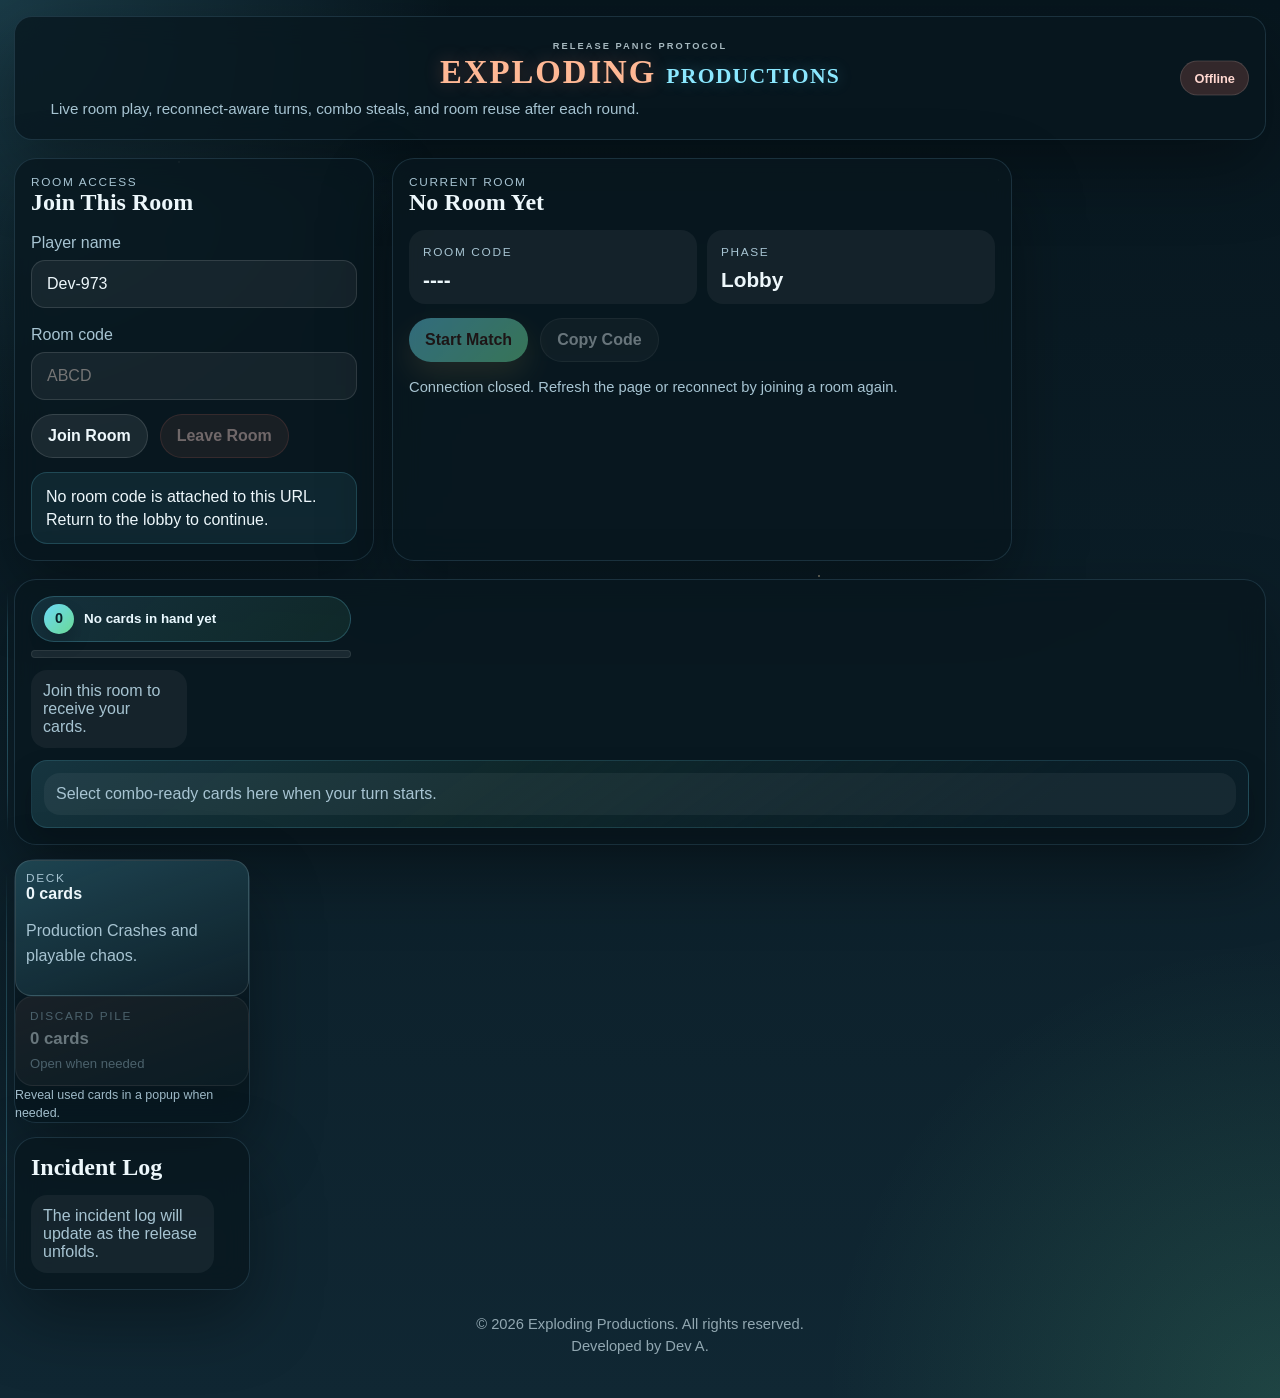
==== commit f893c63f: "Polish hand hover and panel clarity" ====
--- a/room.html
+++ b/room.html
@@ -108,7 +108,20 @@
 
             <section class="panel hand-card">
               <div class="hand-meta-row">
-                <p id="hand-summary" class="hand-summary">No cards in hand yet.</p>
+                <div class="hand-readiness">
+                  <p id="hand-summary" class="hand-summary">No cards in hand yet.</p>
+                  <div
+                    id="hand-meter"
+                    class="hand-meter"
+                    role="progressbar"
+                    aria-label="Cards in hand"
+                    aria-valuemin="0"
+                    aria-valuemax="12"
+                    aria-valuenow="0"
+                  >
+                    <span id="hand-meter-fill" class="hand-meter-fill"></span>
+                  </div>
+                </div>
               </div>
 
               <div id="hand-grid" class="hand-grid"></div>
--- a/styles.css
+++ b/styles.css
@@ -310,6 +310,29 @@
   align-items: start;
 }
 
+.play-row > * {
+  position: relative;
+}
+
+.play-row > .hand-card::before,
+.play-row > .side-stack::before {
+  content: "";
+  position: absolute;
+  left: -8px;
+  top: 12px;
+  bottom: 12px;
+  width: 1px;
+  background: linear-gradient(
+    180deg,
+    rgba(111, 224, 255, 0),
+    rgba(111, 224, 255, 0.2) 16%,
+    rgba(111, 224, 255, 0.28) 50%,
+    rgba(111, 224, 255, 0.2) 84%,
+    rgba(111, 224, 255, 0)
+  );
+  pointer-events: none;
+}
+
 .play-row.pregame {
   grid-template-columns: minmax(0, 1fr);
 }
@@ -614,6 +637,12 @@
   margin-bottom: 10px;
 }
 
+.hand-readiness {
+  width: min(100%, 320px);
+  display: grid;
+  gap: 8px;
+}
+
 .players-card {
   align-self: start;
 }
@@ -682,14 +711,56 @@
 
 .hand-summary {
   max-width: 100%;
+  display: inline-flex;
+  align-items: center;
+  gap: 10px;
   margin: 0;
-  padding: 5px 10px;
+  padding: 7px 12px;
   border-radius: 999px;
-  border: 1px solid rgba(111, 224, 255, 0.2);
-  background: rgba(111, 224, 255, 0.08);
-  font-size: 0.76rem;
+  border: 1px solid rgba(111, 224, 255, 0.22);
+  background: linear-gradient(135deg, rgba(111, 224, 255, 0.13), rgba(121, 246, 165, 0.08));
+  font-size: 0.84rem;
   font-weight: 700;
-  line-height: 1.2;
+  line-height: 1.1;
+}
+
+.hand-summary-count {
+  display: inline-flex;
+  align-items: center;
+  justify-content: center;
+  min-width: 30px;
+  min-height: 30px;
+  padding: 0 10px;
+  border-radius: 999px;
+  background: linear-gradient(135deg, rgba(111, 224, 255, 0.96), rgba(121, 246, 165, 0.86));
+  color: #08202a;
+  font-size: 0.9rem;
+  font-weight: 900;
+  box-shadow: 0 10px 18px rgba(0, 0, 0, 0.18);
+}
+
+.hand-summary-copy {
+  color: #eaf9ff;
+}
+
+.hand-meter {
+  position: relative;
+  width: 100%;
+  height: 8px;
+  border-radius: 999px;
+  overflow: hidden;
+  background: rgba(255, 255, 255, 0.08);
+  border: 1px solid rgba(255, 255, 255, 0.08);
+}
+
+.hand-meter-fill {
+  display: block;
+  height: 100%;
+  width: 0;
+  border-radius: inherit;
+  background: linear-gradient(90deg, rgba(111, 224, 255, 0.95), rgba(121, 246, 165, 0.88));
+  box-shadow: 0 0 18px rgba(111, 224, 255, 0.22);
+  transition: width 220ms ease;
 }
 
 .player-row {
@@ -1110,11 +1181,11 @@
   width: fit-content;
   max-width: 100%;
   justify-self: start;
-  padding: 4px 6px;
-  border-radius: 7px;
+  padding: 6px 8px;
+  border-radius: 9px;
   background: rgba(255, 255, 255, 0.045);
-  font-size: 0.82rem;
-  line-height: 1.22;
+  font-size: 0.88rem;
+  line-height: 1.28;
 }
 
 .card-btn {
@@ -1149,10 +1220,27 @@
   border: 0;
   background: transparent;
   box-shadow: none;
-}
-
-.card-btn.art-only:disabled {
-  opacity: 1;
+  position: relative;
+  overflow: visible;
+  transition: transform 180ms ease, filter 180ms ease;
+}
+
+.card-btn.art-only.is-clickable {
+  cursor: pointer;
+}
+
+.card-btn.art-only.is-inactive {
+  cursor: default;
+}
+
+.card-btn.art-only:hover,
+.card-btn.art-only:focus-visible {
+  transform: translateY(-3px);
+}
+
+.card-btn.art-only.is-inactive:hover,
+.card-btn.art-only.is-inactive:focus-visible {
+  transform: none;
 }
 
 .card-btn.selected {
@@ -1219,6 +1307,7 @@
   background-color: transparent;
   border: 0;
   overflow: hidden;
+  transition: transform 180ms ease, box-shadow 180ms ease, filter 180ms ease;
 }
 
 .card-face-image {
@@ -1230,6 +1319,13 @@
   border-radius: 16px;
 }
 
+.card-btn.art-only:hover .card-art,
+.card-btn.art-only:focus-visible .card-art {
+  transform: translateY(-2px);
+  box-shadow: 0 18px 36px rgba(0, 0, 0, 0.26);
+  filter: saturate(1.02);
+}
+
 .card-art::after {
   content: "";
   position: absolute;
@@ -1245,8 +1341,56 @@
   flex-wrap: wrap;
   gap: 8px;
   align-items: center;
-  min-height: 24px;
+  min-height: 30px;
   padding: 0 2px;
+}
+
+.card-detail-popover {
+  position: absolute;
+  left: 8px;
+  right: 8px;
+  bottom: 42px;
+  z-index: 3;
+  display: grid;
+  gap: 7px;
+  padding: 10px 11px;
+  border-radius: 14px;
+  border: 1px solid rgba(111, 224, 255, 0.18);
+  background:
+    linear-gradient(180deg, rgba(4, 13, 18, 0.18), rgba(4, 13, 18, 0.95) 24%),
+    rgba(4, 13, 18, 0.92);
+  box-shadow: 0 20px 34px rgba(0, 0, 0, 0.28);
+  opacity: 0;
+  transform: translateY(8px);
+  pointer-events: none;
+  transition: opacity 160ms ease, transform 160ms ease;
+}
+
+.card-btn.art-only:hover .card-detail-popover,
+.card-btn.art-only:focus-visible .card-detail-popover {
+  opacity: 1;
+  transform: translateY(0);
+}
+
+.card-detail-topline {
+  display: flex;
+  justify-content: space-between;
+  gap: 8px;
+  align-items: center;
+}
+
+.card-detail-name {
+  font-family: Georgia, "Times New Roman", serif;
+  font-size: 1rem;
+  line-height: 1.05;
+  color: #ffffff;
+}
+
+.card-detail-text {
+  margin: 0;
+  color: rgba(233, 248, 255, 0.92);
+  font-size: 0.78rem;
+  line-height: 1.34;
 }
 
 .card-fallback-name {
@@ -1273,22 +1417,22 @@
   display: inline-flex;
   align-items: center;
   gap: 6px;
-  padding: 5px 10px;
+  padding: 6px 11px;
   border-radius: 999px;
-  font-size: 0.68rem;
+  font-size: 0.74rem;
   font-weight: 800;
   border: 1px solid rgba(255, 255, 255, 0.2);
-  box-shadow: 0 10px 18px rgba(0, 0, 0, 0.14);
+  box-shadow: 0 12px 20px rgba(0, 0, 0, 0.18);
 }
 
 .count-pill {
-  background: linear-gradient(135deg, rgba(111, 224, 255, 0.26), rgba(121, 246, 165, 0.18));
-  color: #e9fbff;
-  border-color: rgba(199, 249, 255, 0.44);
+  background: linear-gradient(135deg, rgba(111, 224, 255, 0.38), rgba(121, 246, 165, 0.26));
+  color: #f4fdff;
+  border-color: rgba(199, 249, 255, 0.5);
 }
 
 .selected-pill {
-  background: linear-gradient(135deg, rgba(111, 224, 255, 0.98), rgba(121, 246, 165, 0.86));
+  background: linear-gradient(135deg, rgba(111, 224, 255, 0.98), rgba(121, 246, 165, 0.9));
   color: #08202a;
   border-color: rgba(221, 249, 255, 0.58);
 }
@@ -1847,6 +1991,11 @@
     grid-template-columns: 1fr;
   }
 
+  .play-row > .hand-card::before,
+  .play-row > .side-stack::before {
+    display: none;
+  }
+
   .room-card,
   .table-card {
     grid-column: auto;
@@ -1922,6 +2071,14 @@
     justify-content: stretch;
   }
 
+  .hand-readiness {
+    width: 100%;
+  }
+
+  .card-detail-popover {
+    display: none;
+  }
+
   .moment-overlay {
     right: 12px;
     bottom: 12px;
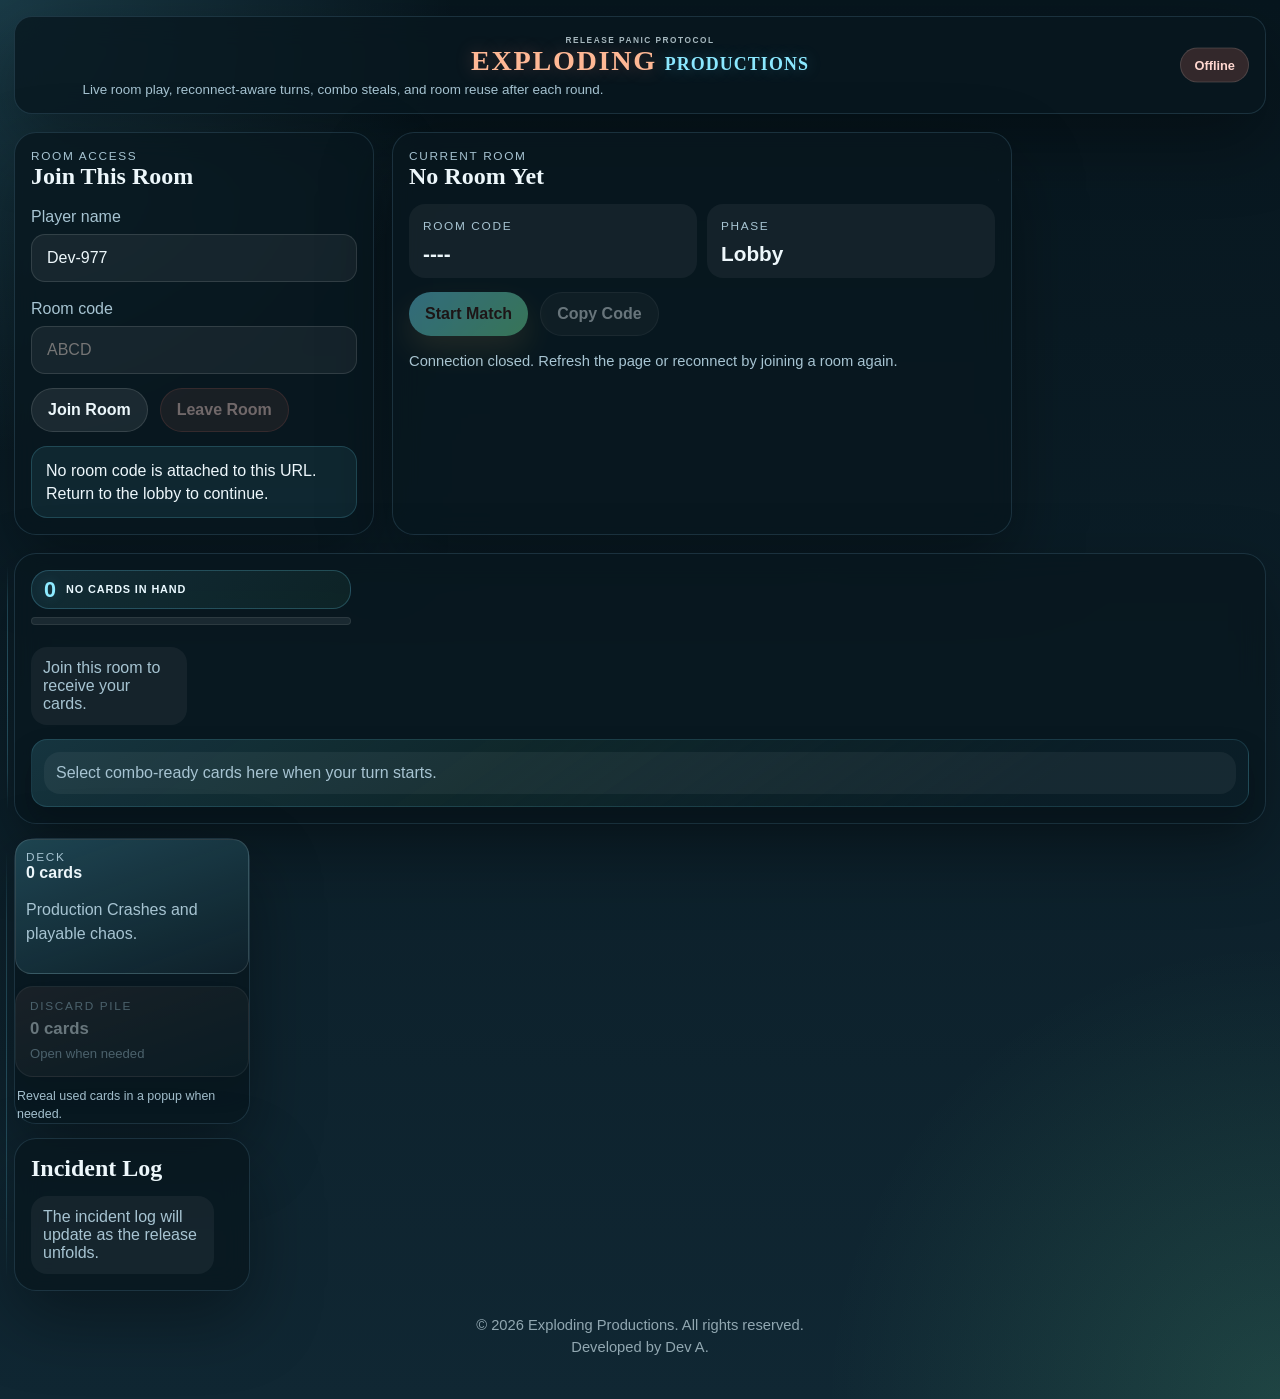
==== commit 3b678f78: "Refine deck tension and card interactions" ====
--- a/room.html
+++ b/room.html
@@ -59,7 +59,6 @@
           </div>
 
           <p id="setup-compact-note" class="setup-compact-note" hidden>
-            Room access is tucked away while a live match is in progress.
           </p>
         </article>
 
--- a/styles.css
+++ b/styles.css
@@ -65,7 +65,7 @@
   display: flex;
   justify-content: space-between;
   gap: 24px;
-  padding: 18px 20px;
+  padding: 12px 18px;
   border-radius: 18px;
 }
 
@@ -83,7 +83,7 @@
 
 .game-logo {
   display: inline-grid;
-  gap: 6px;
+  gap: 3px;
   padding: 0;
   border: 0;
   background: transparent;
@@ -91,9 +91,9 @@
 }
 
 .game-logo-kicker {
-  font-size: 0.58rem;
+  font-size: 0.52rem;
   font-weight: 800;
-  letter-spacing: 0.22em;
+  letter-spacing: 0.18em;
   text-transform: uppercase;
   color: rgba(229, 248, 255, 0.72);
 }
@@ -102,7 +102,7 @@
   display: flex;
   flex-wrap: wrap;
   align-items: baseline;
-  gap: 10px;
+  gap: 8px;
   margin: 0;
   line-height: 0.92;
 }
@@ -115,13 +115,13 @@
 }
 
 .game-logo-main {
-  font-size: clamp(1.2rem, 2.8vw, 2.05rem);
+  font-size: clamp(1.02rem, 2.35vw, 1.76rem);
   color: #ffb895;
   text-shadow: 0 0 18px rgba(255, 126, 107, 0.3);
 }
 
 .game-logo-sub {
-  font-size: clamp(0.9rem, 2vw, 1.35rem);
+  font-size: clamp(0.78rem, 1.7vw, 1.12rem);
   color: #8be8ff;
   text-shadow: 0 0 16px rgba(111, 224, 255, 0.28);
 }
@@ -207,8 +207,8 @@
 
 .hero-copy {
   max-width: 620px;
-  margin: 10px 0 0;
-  font-size: 0.95rem;
+  margin: 6px 0 0;
+  font-size: 0.84rem;
 }
 
 .hero-note {
@@ -359,6 +359,13 @@
   min-width: 0;
 }
 
+.hand-card {
+  position: relative;
+  display: grid;
+  align-content: start;
+  gap: 0;
+}
+
 .deck-card {
   min-width: 0;
 }
@@ -650,6 +657,7 @@
 .deck-card {
   display: grid;
   grid-template-rows: auto auto;
+  gap: 10px;
   align-self: start;
   min-height: 0;
 }
@@ -676,6 +684,7 @@
   display: grid;
   gap: 6px;
   justify-items: start;
+  margin-top: 2px;
   padding: 12px 14px;
   border-radius: 18px;
   border: 1px solid rgba(255, 255, 255, 0.14);
@@ -702,7 +711,12 @@
 }
 
 .deck-card .discard-hint {
+  width: 100%;
+  max-width: 100%;
   margin: 0;
+  padding: 0 2px;
+  justify-self: start;
+  text-align: left;
 }
 
 .log-card .panel-head {
@@ -711,36 +725,33 @@
 
 .hand-summary {
   max-width: 100%;
-  display: inline-flex;
+  display: inline-grid;
+  grid-template-columns: auto 1fr;
   align-items: center;
-  gap: 10px;
+  gap: 4px 10px;
   margin: 0;
-  padding: 7px 12px;
-  border-radius: 999px;
+  padding: 8px 12px 7px;
+  border-radius: 18px;
   border: 1px solid rgba(111, 224, 255, 0.22);
-  background: linear-gradient(135deg, rgba(111, 224, 255, 0.13), rgba(121, 246, 165, 0.08));
-  font-size: 0.84rem;
+  background: linear-gradient(135deg, rgba(111, 224, 255, 0.1), rgba(121, 246, 165, 0.06));
+  font-size: 0.82rem;
   font-weight: 700;
   line-height: 1.1;
 }
 
 .hand-summary-count {
-  display: inline-flex;
-  align-items: center;
-  justify-content: center;
-  min-width: 30px;
-  min-height: 30px;
-  padding: 0 10px;
-  border-radius: 999px;
-  background: linear-gradient(135deg, rgba(111, 224, 255, 0.96), rgba(121, 246, 165, 0.86));
-  color: #08202a;
-  font-size: 0.9rem;
+  color: #8eeaff;
+  font-size: 1.35rem;
   font-weight: 900;
-  box-shadow: 0 10px 18px rgba(0, 0, 0, 0.18);
+  line-height: 1;
+  text-shadow: 0 0 14px rgba(111, 224, 255, 0.18);
 }
 
 .hand-summary-copy {
   color: #eaf9ff;
+  text-transform: uppercase;
+  letter-spacing: 0.08em;
+  font-size: 0.68rem;
 }
 
 .hand-meter {
@@ -1108,7 +1119,10 @@
 }
 
 .combo-bar {
-  margin-top: 12px;
+  position: sticky;
+  bottom: 10px;
+  z-index: 9;
+  margin-top: 14px;
   border: 1px solid rgba(111, 224, 255, 0.14);
   background:
     linear-gradient(145deg, rgba(111, 224, 255, 0.12), rgba(121, 246, 165, 0.05) 38%, rgba(10, 30, 39, 0.92) 82%),
@@ -1236,6 +1250,7 @@
 .card-btn.art-only:hover,
 .card-btn.art-only:focus-visible {
   transform: translateY(-3px);
+  z-index: 6;
 }
 
 .card-btn.art-only.is-inactive:hover,
@@ -1326,6 +1341,53 @@
   filter: saturate(1.02);
 }
 
+.card-stack-shell {
+  position: relative;
+  width: 100%;
+  aspect-ratio: 768 / 1376;
+  overflow: visible;
+}
+
+.card-stack-shell .card-art {
+  position: absolute;
+  inset: 0;
+  z-index: 3;
+}
+
+.card-stack-ghost {
+  position: absolute;
+  inset: 0;
+  border-radius: 16px;
+  background-size: cover;
+  background-repeat: no-repeat;
+  background-position: center top;
+  border: 1px solid rgba(255, 255, 255, 0.11);
+  box-shadow: 0 16px 28px rgba(0, 0, 0, 0.16);
+  transition: transform 180ms ease, opacity 180ms ease;
+}
+
+.card-stack-shell.is-stacked .ghost-back {
+  transform: translate(8px, -5px) rotate(3.5deg);
+  opacity: 0.7;
+  z-index: 1;
+}
+
+.card-stack-shell.is-stacked .ghost-mid {
+  transform: translate(15px, -10px) rotate(5.2deg);
+  opacity: 0.46;
+  z-index: 0;
+}
+
+.card-btn.art-only:hover .card-stack-shell.is-stacked .ghost-back,
+.card-btn.art-only:focus-visible .card-stack-shell.is-stacked .ghost-back {
+  transform: translate(18px, -9px) rotate(5.5deg);
+}
+
+.card-btn.art-only:hover .card-stack-shell.is-stacked .ghost-mid,
+.card-btn.art-only:focus-visible .card-stack-shell.is-stacked .ghost-mid {
+  transform: translate(30px, -16px) rotate(8deg);
+}
+
 .card-art::after {
   content: "";
   position: absolute;
@@ -1391,6 +1453,27 @@
   color: rgba(233, 248, 255, 0.92);
   font-size: 0.78rem;
   line-height: 1.34;
+}
+
+@keyframes steal-alert {
+  0% {
+    transform: translateX(0);
+  }
+  20% {
+    transform: translateX(-8px);
+  }
+  40% {
+    transform: translateX(6px);
+  }
+  60% {
+    transform: translateX(-5px);
+  }
+  80% {
+    transform: translateX(3px);
+  }
+  100% {
+    transform: translateX(0);
+  }
 }
 
 .card-fallback-name {
@@ -1709,6 +1792,19 @@
   border: 1px solid rgba(255, 255, 255, 0.12);
 }
 
+.moment-art.is-symbol {
+  display: grid;
+  place-items: center;
+  background:
+    radial-gradient(circle at 30% 28%, rgba(255, 126, 107, 0.26), transparent 42%),
+    linear-gradient(145deg, rgba(255, 126, 107, 0.18), rgba(10, 30, 39, 0.94));
+  color: #ffd7d0;
+  font-family: "SFMono-Regular", "Menlo", "Consolas", monospace;
+  font-size: 1.35rem;
+  font-weight: 900;
+  letter-spacing: 0.08em;
+}
+
 .moment-copy h2 {
   font-size: 1.5rem;
   line-height: 0.98;
@@ -1718,6 +1814,21 @@
   margin: 8px 0 0;
   color: rgba(237, 247, 251, 0.82);
   line-height: 1.55;
+}
+
+.moment-overlay[data-tone="danger"] .moment-panel {
+  border-color: rgba(255, 126, 107, 0.34);
+  background:
+    linear-gradient(145deg, rgba(255, 126, 107, 0.2), rgba(255, 203, 154, 0.06) 38%, rgba(10, 30, 39, 0.95) 76%),
+    rgba(10, 30, 39, 0.95);
+  box-shadow: 0 28px 60px rgba(83, 11, 11, 0.26);
+  animation: moment-slide 2.2s ease forwards, steal-alert 480ms ease 1;
+}
+
+.moment-overlay[data-tone="danger"] .moment-kicker {
+  background: rgba(255, 126, 107, 0.18);
+  border-color: rgba(255, 188, 178, 0.22);
+  color: #ffe2da;
 }
 
 .review-overlay {
@@ -1772,7 +1883,8 @@
 
 .discard-browser-grid {
   display: grid;
-  grid-template-columns: repeat(auto-fit, minmax(160px, 1fr));
+  grid-template-columns: repeat(auto-fill, minmax(150px, 150px));
+  justify-content: start;
   gap: 16px;
   margin-top: 18px;
 }
@@ -1780,6 +1892,7 @@
 .discard-choice-card {
   appearance: none;
   -webkit-appearance: none;
+  width: 150px;
   padding: 0;
   background: transparent;
   border: 0;
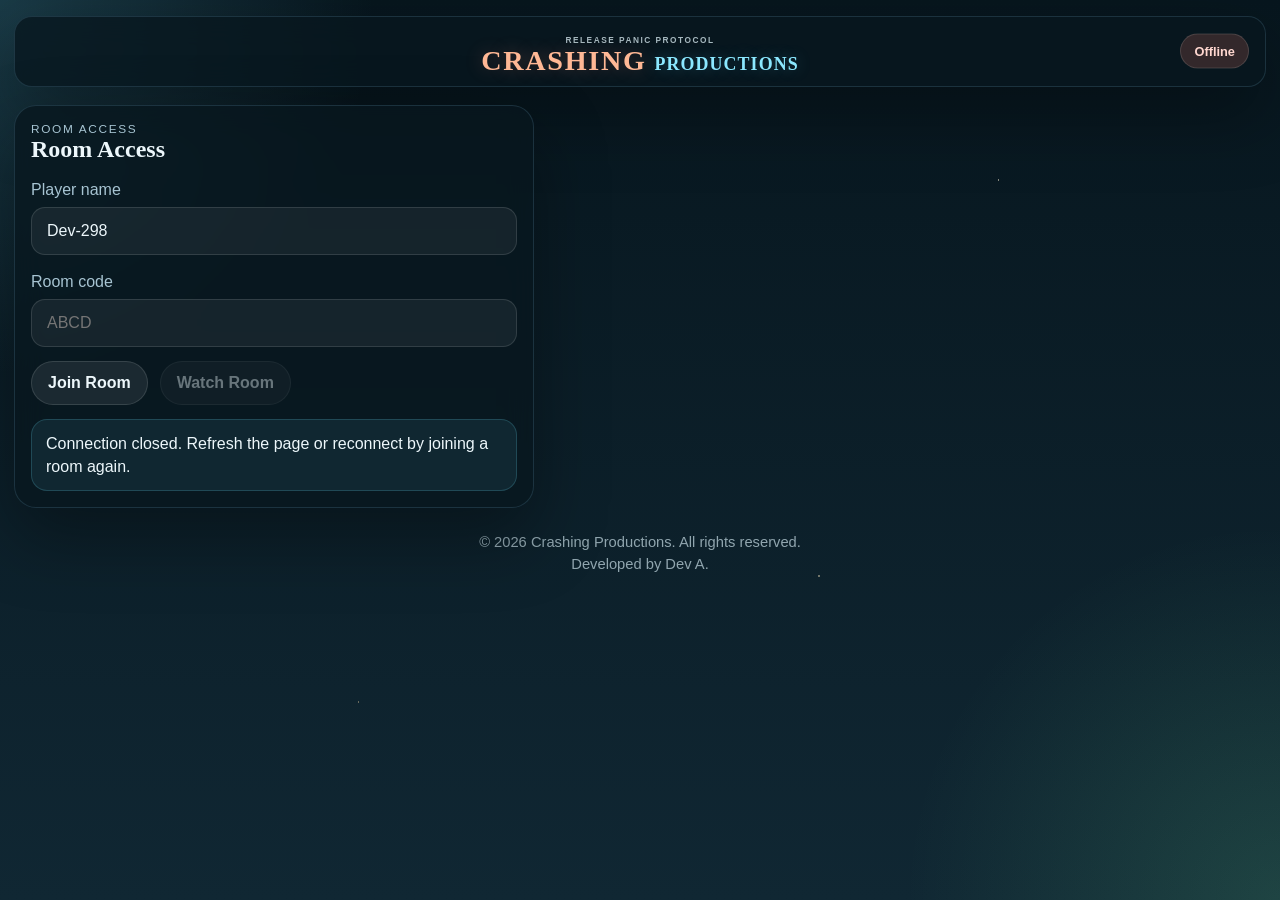
==== commit 15cf2a66: "Refine room access flow and guide rules" ====
--- a/room.html
+++ b/room.html
@@ -3,7 +3,7 @@
   <head>
     <meta charset="UTF-8" />
     <meta name="viewport" content="width=device-width, initial-scale=1.0" />
-    <title>Exploding Productions Room</title>
+    <title>Crashing Productions Room</title>
     <link rel="stylesheet" href="styles.css?v=__ASSET_VERSION__" />
   </head>
   <body>
@@ -11,16 +11,13 @@
     <main class="shell">
       <section class="hero room-hero panel" id="room-hero">
         <div class="hero-brand">
-          <div class="game-logo" aria-label="Exploding Productions">
+          <div class="game-logo" aria-label="Crashing Productions">
             <span class="game-logo-kicker">release panic protocol</span>
             <h1 class="game-logo-wordmark">
-              <span class="game-logo-main">Exploding</span>
+              <span class="game-logo-main">Crashing</span>
               <span class="game-logo-sub">Productions</span>
             </h1>
           </div>
-          <p class="hero-copy">
-            Live room play, reconnect-aware turns, combo steals, and room reuse after each round.
-          </p>
         </div>
         <div class="hero-status">
           <div class="status-pill" id="connection-pill">Connecting</div>
@@ -33,7 +30,7 @@
           <div class="panel-head">
             <div>
               <p class="eyebrow">Room access</p>
-              <h2>Join This Room</h2>
+              <h2>Room Access</h2>
             </div>
           </div>
 
@@ -48,51 +45,31 @@
               <input id="room-input" type="text" maxlength="6" placeholder="ABCD" readonly />
             </label>
 
-            <div class="action-row wrap room-access-actions">
+            <div id="room-copy-row" class="action-row room-copy-row">
+              <button id="copy-room-btn" class="secondary-btn">Copy Code</button>
+            </div>
+
+            <div id="room-entry-actions" class="action-row wrap room-access-actions">
               <button id="join-room-btn" class="secondary-btn">Join Room</button>
+              <button id="watch-room-btn" class="secondary-btn">Watch Room</button>
+            </div>
+
+            <div id="room-member-actions" class="action-row wrap room-member-actions">
+              <button id="start-game-btn" class="primary-btn">Start Match</button>
               <button id="leave-room-btn" class="danger-btn">Leave Room</button>
             </div>
 
             <p id="setup-status" class="setup-status" aria-live="polite">
-              Load a room code from the URL to join this room.
+              Load a room code from the URL to join or watch this room.
             </p>
           </div>
 
           <p id="setup-compact-note" class="setup-compact-note" hidden>
           </p>
         </article>
-
-        <article class="panel room-card compact-room-card" id="room-card">
-          <div class="panel-head">
-            <div>
-              <p class="eyebrow">Current room</p>
-              <h2 id="room-title">No Room Yet</h2>
-            </div>
-          </div>
-
-          <div class="room-meta">
-            <div class="meta-block">
-              <span class="meta-label">Room code</span>
-              <strong id="room-code-display">----</strong>
-            </div>
-            <div class="meta-block">
-              <span class="meta-label">Phase</span>
-              <strong id="phase-display">Lobby</strong>
-            </div>
-          </div>
-
-          <div class="action-row wrap">
-            <button id="start-game-btn" class="primary-btn">Start Match</button>
-            <button id="copy-room-btn" class="secondary-btn">Copy Code</button>
-          </div>
-
-          <p id="notice-banner" class="notice-banner">
-            Join the room to begin.
-          </p>
-        </article>
       </section>
 
-      <section class="dashboard-grid">
+      <section class="dashboard-grid" id="dashboard-grid" hidden>
         <div class="center-stage">
           <div class="play-row" id="play-row">
             <article class="panel players-card" id="players-card" hidden>
@@ -131,8 +108,8 @@
               <article class="panel deck-card">
                 <div class="stack-card deck-stack compact-deck-stack">
                   <span class="stack-label">Deck</span>
+                  <div id="deck-preview" class="mini-stack-preview" aria-hidden="true"></div>
                   <strong id="deck-count">0 cards</strong>
-                  <p>Production Crashes and playable chaos.</p>
                 </div>
                 <button
                   id="discard-pile-btn"
@@ -142,11 +119,11 @@
                   aria-expanded="false"
                   disabled
                 >
-                  <span class="stack-label">Discard pile</span>
+                  <span class="stack-label">Discard</span>
+                  <div id="discard-preview" class="mini-stack-preview discard-preview" aria-hidden="true"></div>
                   <strong id="discard-name">0 cards</strong>
-                  <span class="discard-launch-copy">Open when needed</span>
                 </button>
-                <p id="discard-hint" class="discard-hint">Reveal used cards in a popup when needed.</p>
+                <p id="discard-hint" class="discard-hint" hidden></p>
               </article>
 
               <article class="panel log-card">
@@ -210,20 +187,17 @@
       <div class="discard-browser-panel">
         <div class="panel-head review-head">
           <div>
-            <p class="eyebrow">Discard pile</p>
-            <h2>Discard Pile</h2>
+            <h2>Used Cards</h2>
           </div>
           <button id="discard-browser-close-btn" class="ghost-btn" type="button">Close</button>
         </div>
-        <p id="discard-browser-message" class="review-message">
-          Review the recently used cards here.
-        </p>
+        <p id="discard-browser-message" class="review-message" hidden></p>
         <div id="discard-browser-grid" class="discard-browser-grid"></div>
       </div>
     </div>
 
     <footer class="site-footer">
-      <p>&copy; 2026 Exploding Productions. All rights reserved.</p>
+      <p>&copy; 2026 Crashing Productions. All rights reserved.</p>
       <p>Developed by Dev A.</p>
     </footer>
 
--- a/styles.css
+++ b/styles.css
@@ -193,7 +193,6 @@
 
 .hero-copy,
 .hero-note,
-.notice-banner,
 .prompt-body,
 .log-item,
 .player-meta,
@@ -270,11 +269,11 @@
 }
 
 .lobby-grid {
-  grid-template-columns: repeat(2, minmax(0, 1fr));
-}
-
-.lobby-grid-secondary {
-  margin-top: 18px;
+  width: min(1040px, 100%);
+  margin: 18px auto 0;
+  grid-template-columns: minmax(420px, 560px) minmax(320px, 440px);
+  justify-content: center;
+  align-items: start;
 }
 
 .setup-grid.match-live {
@@ -435,10 +434,287 @@
   line-height: 1.45;
 }
 
+.setup-status[hidden] {
+  display: none;
+}
+
 .setup-card.compact {
   padding-top: 18px;
 }
 
+.lobby-access-card,
+.lobby-rules-card {
+  min-width: 0;
+}
+
+.lobby-access-card {
+  align-self: start;
+}
+
+.lobby-button-grid {
+  display: grid;
+  grid-template-columns: repeat(2, minmax(0, 1fr));
+  gap: 12px;
+  margin-top: 16px;
+}
+
+.lobby-button-block {
+  display: grid;
+  gap: 8px;
+}
+
+.lobby-button-block-wide {
+  margin-top: 16px;
+}
+
+.lobby-code-button-grid {
+  margin-top: 16px;
+}
+
+.lobby-main-btn {
+  width: 100%;
+  min-height: 48px;
+  display: inline-flex;
+  align-items: center;
+  justify-content: center;
+}
+
+.lobby-button-note {
+  margin: 0;
+  padding: 0 2px;
+  color: var(--muted);
+  font-size: 0.84rem;
+  line-height: 1.4;
+}
+
+.room-code-field {
+  margin-top: 16px;
+}
+
+.lobby-action-row {
+  margin-top: 16px;
+}
+
+.lobby-rules-card .rules-list {
+  margin-top: 16px;
+}
+
+.guide-panel {
+  width: min(1160px, 100%);
+  max-height: min(88vh, 980px);
+  overflow: auto;
+  overscroll-behavior: contain;
+  -webkit-overflow-scrolling: touch;
+}
+
+.guide-layout {
+  display: grid;
+  grid-template-columns: minmax(280px, 360px) minmax(0, 1fr);
+  gap: 22px;
+  margin-top: 18px;
+  align-items: start;
+}
+
+.guide-stage {
+  display: grid;
+  gap: 16px;
+}
+
+.guide-hero-fan {
+  position: relative;
+  min-height: 320px;
+  display: grid;
+  place-items: center;
+  padding: 18px;
+  border-radius: 24px;
+  border: 1px solid rgba(111, 224, 255, 0.2);
+  background:
+    linear-gradient(145deg, rgba(111, 224, 255, 0.08), rgba(255, 255, 255, 0.03) 38%, rgba(10, 30, 39, 0.82) 78%),
+    rgba(10, 30, 39, 0.82);
+  overflow: hidden;
+}
+
+.guide-hero-card {
+  --guide-tilt: 0deg;
+  position: absolute;
+  width: 160px;
+  aspect-ratio: 768 / 1376;
+  border-radius: 18px;
+  background-size: contain;
+  background-repeat: no-repeat;
+  background-position: center top;
+  background-color: rgba(8, 23, 31, 0.6);
+  border: 1px solid rgba(255, 255, 255, 0.12);
+  box-shadow: 0 26px 44px rgba(0, 0, 0, 0.28);
+  animation: guide-float 5.6s ease-in-out infinite;
+}
+
+.guide-hero-card-left {
+  --guide-tilt: -10deg;
+  left: 24px;
+  bottom: 12px;
+  transform: rotate(var(--guide-tilt));
+  animation-delay: 0.2s;
+}
+
+.guide-hero-card-center {
+  z-index: 2;
+  transform: rotate(var(--guide-tilt)) translateY(-6px);
+}
+
+.guide-hero-card-right {
+  --guide-tilt: 10deg;
+  right: 24px;
+  bottom: 12px;
+  transform: rotate(var(--guide-tilt));
+  animation-delay: 0.4s;
+}
+
+.guide-step-grid {
+  display: grid;
+  gap: 12px;
+}
+
+.guide-step-card {
+  display: grid;
+  gap: 6px;
+  padding: 14px 15px;
+  border-radius: 18px;
+  border: 1px solid rgba(255, 255, 255, 0.08);
+  background: rgba(255, 255, 255, 0.045);
+}
+
+.guide-step-card p {
+  margin: 0;
+  color: var(--muted);
+  line-height: 1.5;
+  font-size: 0.9rem;
+}
+
+.guide-step-number {
+  width: 30px;
+  height: 30px;
+  display: inline-grid;
+  place-items: center;
+  border-radius: 999px;
+  background: linear-gradient(135deg, rgba(111, 224, 255, 0.92), rgba(121, 246, 165, 0.92));
+  color: #08202a;
+  font-weight: 900;
+}
+
+.guide-combo-strip {
+  display: grid;
+  gap: 10px;
+}
+
+.guide-combo-chip {
+  display: flex;
+  align-items: center;
+  gap: 12px;
+  padding: 12px 14px;
+  border-radius: 18px;
+  background: rgba(255, 255, 255, 0.05);
+  border: 1px solid rgba(255, 255, 255, 0.08);
+}
+
+.guide-combo-chip span {
+  width: 38px;
+  height: 38px;
+  display: inline-grid;
+  place-items: center;
+  border-radius: 999px;
+  background: rgba(111, 224, 255, 0.14);
+  color: #8eeaff;
+  font-weight: 900;
+  font-size: 1rem;
+}
+
+.guide-copy {
+  min-width: 0;
+  display: grid;
+  gap: 18px;
+}
+
+.guide-section {
+  display: grid;
+  gap: 12px;
+}
+
+.guide-section-head {
+  display: grid;
+  gap: 4px;
+}
+
+.guide-section-head h3 {
+  margin: 0;
+  font-size: 1.1rem;
+}
+
+.guide-section-head p {
+  margin: 0;
+  color: var(--muted);
+  line-height: 1.45;
+  font-size: 0.92rem;
+}
+
+.guide-card-grid {
+  display: grid;
+  grid-template-columns: repeat(2, minmax(0, 1fr));
+  gap: 12px;
+}
+
+.guide-card-entry {
+  display: grid;
+  grid-template-columns: 86px minmax(0, 1fr);
+  gap: 12px;
+  align-items: start;
+  padding: 12px;
+  border-radius: 18px;
+  border: 1px solid rgba(255, 255, 255, 0.08);
+  background: rgba(255, 255, 255, 0.045);
+}
+
+.guide-card-thumb {
+  width: 86px;
+  aspect-ratio: 768 / 1376;
+  border-radius: 12px;
+  background-size: contain;
+  background-repeat: no-repeat;
+  background-position: center top;
+  background-color: rgba(8, 23, 31, 0.56);
+  border: 1px solid rgba(255, 255, 255, 0.1);
+}
+
+.guide-card-entry strong {
+  display: block;
+  margin-bottom: 6px;
+  color: #f4fbff;
+}
+
+.guide-card-entry p {
+  margin: 0;
+  color: var(--muted);
+  line-height: 1.5;
+  font-size: 0.9rem;
+}
+
+.guide-rules-list {
+  margin-top: 0;
+}
+
+.guide-icon-btn {
+  width: 38px;
+  height: 38px;
+  padding: 0;
+  display: inline-grid;
+  place-items: center;
+  border-radius: 999px;
+  border: 1px solid rgba(111, 224, 255, 0.16);
+  background: rgba(255, 255, 255, 0.04);
+  color: #dff7ff;
+  font-weight: 800;
+}
+
 .setup-grid.match-live .room-card {
   order: 1;
 }
@@ -449,10 +725,25 @@
 
 .room-shell-grid .setup-card {
   min-width: 0;
+  max-width: 520px;
+}
+
+.room-shell-grid {
+  grid-template-columns: minmax(360px, 520px);
+  justify-content: start;
 }
 
 .room-access-actions {
   align-items: center;
+}
+
+.room-copy-row,
+.room-member-actions {
+  margin-top: 12px;
+}
+
+.room-copy-row .secondary-btn {
+  width: 100%;
 }
 
 .setup-compact-note {
@@ -554,31 +845,6 @@
   cursor: not-allowed;
 }
 
-.room-meta {
-  display: grid;
-  grid-template-columns: repeat(2, minmax(0, 1fr));
-  gap: 10px;
-  margin-top: 14px;
-}
-
-.meta-block {
-  padding: 12px 14px;
-  border-radius: 16px;
-  background: rgba(255, 255, 255, 0.05);
-}
-
-.meta-block strong {
-  display: block;
-  margin-top: 8px;
-  font-size: 1.3rem;
-}
-
-.notice-banner {
-  min-height: 40px;
-  margin: 14px 0 0;
-  font-size: 0.92rem;
-}
-
 .players-list,
 .log-feed,
 .hand-grid,
@@ -683,7 +949,7 @@
   width: 100%;
   display: grid;
   gap: 6px;
-  justify-items: start;
+  justify-items: center;
   margin-top: 2px;
   padding: 12px 14px;
   border-radius: 18px;
@@ -693,21 +959,60 @@
     rgba(10, 30, 39, 0.9);
   color: var(--text);
   box-shadow: 0 16px 28px rgba(0, 0, 0, 0.18);
-  text-align: left;
+  text-align: center;
 }
 
 .discard-launch-btn.active {
   border-color: rgba(111, 224, 255, 0.26);
 }
 
-.discard-launch-copy {
-  font-size: 0.82rem;
-  line-height: 1.4;
-  color: var(--muted);
-}
-
 .discard-launch-btn strong {
   font-size: 1.05rem;
+}
+
+.mini-stack-preview {
+  display: grid;
+  justify-items: center;
+  margin: 8px 0 2px;
+  min-height: 92px;
+}
+
+.mini-card-stack {
+  position: relative;
+  width: 70px;
+  aspect-ratio: 768 / 1376;
+  opacity: 1;
+}
+
+.mini-card-stack.is-empty {
+  opacity: 0.52;
+  filter: saturate(0.76);
+}
+
+.mini-card-layer {
+  position: absolute;
+  inset: 0;
+  border-radius: 11px;
+  background-size: cover;
+  background-repeat: no-repeat;
+  background-position: center top;
+  border: 1px solid rgba(255, 255, 255, 0.12);
+  box-shadow: 0 14px 24px rgba(0, 0, 0, 0.18);
+}
+
+.mini-card-layer.layer-back {
+  transform: translate(-6px, 8px) rotate(-5deg);
+  opacity: 0.5;
+}
+
+.mini-card-layer.layer-mid {
+  transform: translate(5px, 4px) rotate(3deg);
+  opacity: 0.78;
+}
+
+.mini-card-layer.layer-front {
+  transform: translate(0, 0) rotate(0deg);
+  z-index: 2;
 }
 
 .deck-card .discard-hint {
@@ -715,8 +1020,8 @@
   max-width: 100%;
   margin: 0;
   padding: 0 2px;
-  justify-self: start;
-  text-align: left;
+  justify-self: center;
+  text-align: center;
 }
 
 .log-card .panel-head {
@@ -819,6 +1124,16 @@
   color: #ffd7d0;
 }
 
+.badge.spectator {
+  background: rgba(111, 224, 255, 0.16);
+  color: #d8f8ff;
+}
+
+.badge.watch {
+  background: rgba(255, 212, 106, 0.16);
+  color: #fff0bc;
+}
+
 .deck-zone {
   margin-top: 12px;
   display: grid;
@@ -835,8 +1150,10 @@
   padding: 10px;
   border-radius: 16px;
   display: grid;
+  justify-items: center;
   align-content: space-between;
   border: 1px solid rgba(255, 255, 255, 0.12);
+  text-align: center;
 }
 
 .stack-art[hidden] {
@@ -1109,6 +1426,8 @@
 
 .hand-card {
   margin-top: 0;
+  justify-self: stretch;
+  min-height: min(420px, 62vh);
 }
 
 .draw-status {
@@ -1189,6 +1508,43 @@
   grid-template-columns: repeat(auto-fill, minmax(156px, 156px));
   justify-content: start;
   align-items: start;
+}
+
+.empty-hand-state {
+  grid-column: 1 / -1;
+  width: min(100%, 420px);
+  min-height: 300px;
+  display: grid;
+  justify-items: center;
+  align-content: center;
+  gap: 18px;
+  padding: 22px;
+  border-radius: 22px;
+  border: 1px dashed rgba(111, 224, 255, 0.2);
+  background:
+    linear-gradient(145deg, rgba(111, 224, 255, 0.08), rgba(255, 255, 255, 0.02) 36%, rgba(10, 30, 39, 0.78) 82%),
+    rgba(10, 30, 39, 0.78);
+}
+
+.empty-hand-stack .mini-card-stack {
+  width: 92px;
+}
+
+.empty-hand-copy {
+  display: grid;
+  gap: 8px;
+  text-align: center;
+}
+
+.empty-hand-copy strong {
+  font-size: 1rem;
+  color: #f7fcfd;
+}
+
+.empty-hand-copy span {
+  color: var(--muted);
+  line-height: 1.55;
+  font-size: 0.9rem;
 }
 
 .log-item {
@@ -1200,6 +1556,11 @@
   background: rgba(255, 255, 255, 0.045);
   font-size: 0.88rem;
   line-height: 1.28;
+}
+
+.log-player-highlight {
+  color: #8eeaff;
+  font-weight: 800;
 }
 
 .card-btn {
@@ -1840,6 +2201,9 @@
   padding: 20px;
   background: rgba(5, 10, 12, 0.58);
   backdrop-filter: blur(8px);
+  overflow-y: auto;
+  overscroll-behavior: contain;
+  -webkit-overflow-scrolling: touch;
 }
 
 .review-panel {
@@ -1952,6 +2316,32 @@
   line-height: 1.55;
 }
 
+.room-control-row {
+  margin-top: 0;
+  justify-content: center;
+}
+
+.compact-room-card {
+  max-width: 340px;
+  justify-self: start;
+  align-self: start;
+}
+
+.compact-room-card .action-row {
+  margin-top: 0;
+}
+
+@keyframes guide-float {
+  0%,
+  100% {
+    transform: rotate(var(--guide-tilt)) translateY(0);
+  }
+
+  50% {
+    transform: rotate(var(--guide-tilt)) translateY(-10px);
+  }
+}
+
 .review-card-grid {
   display: grid;
   grid-template-columns: repeat(3, minmax(0, 1fr));
@@ -2199,7 +2589,16 @@
   }
 
   .moment-layout,
-  .review-card-grid {
+  .review-card-grid,
+  .guide-layout {
+    grid-template-columns: 1fr;
+  }
+
+  .lobby-button-grid {
+    grid-template-columns: 1fr;
+  }
+
+  .guide-card-grid {
     grid-template-columns: 1fr;
   }
 
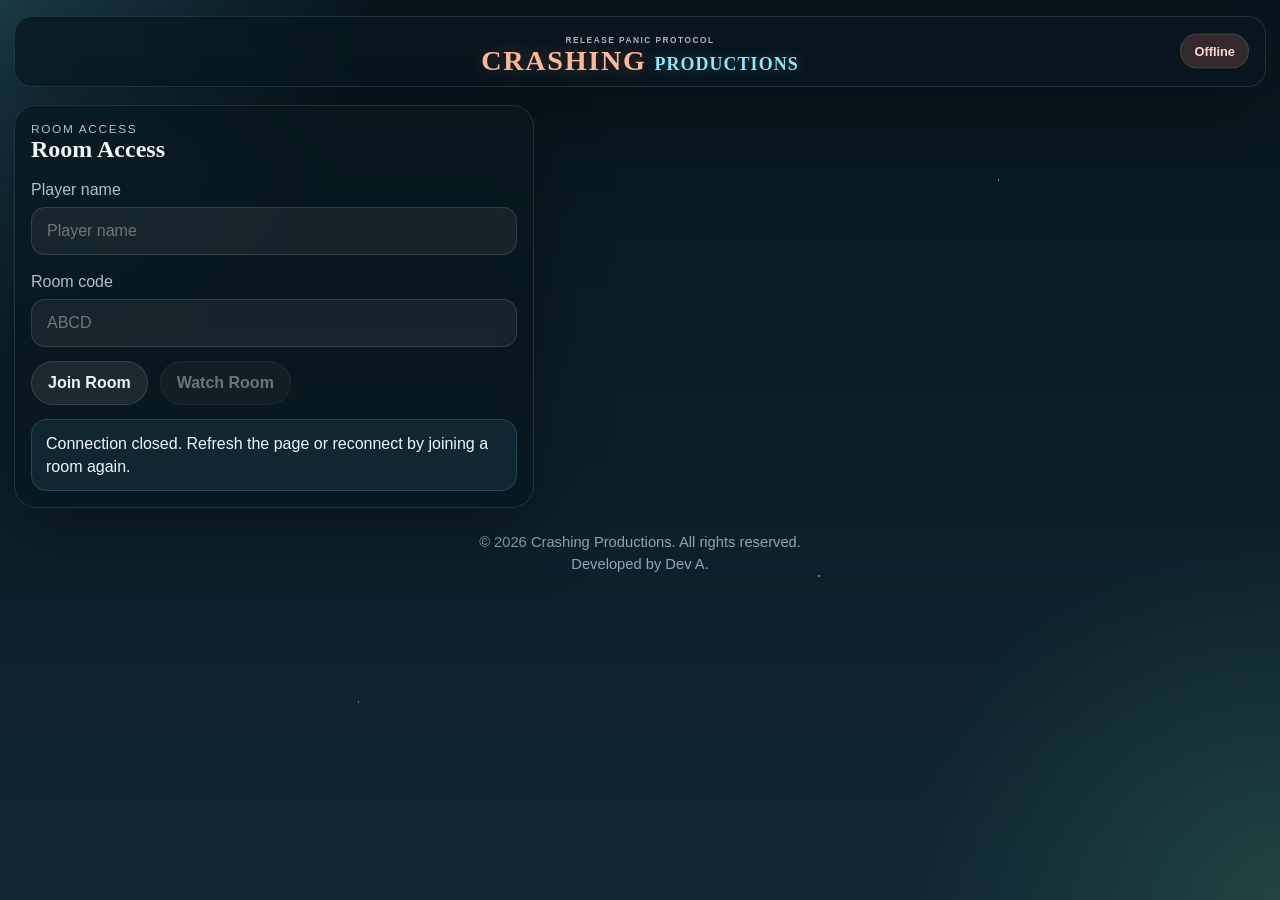
==== commit 36590add: "Refine room spectator flow and card set" ====
--- a/room.html
+++ b/room.html
@@ -21,6 +21,7 @@
         </div>
         <div class="hero-status">
           <div class="status-pill" id="connection-pill">Connecting</div>
+          <div id="room-code-pill" class="status-pill room-code-pill" hidden></div>
           <button id="leave-room-live-btn" class="danger-btn hero-leave-btn" type="button" hidden>Leave Room</button>
         </div>
       </section>
@@ -62,6 +63,14 @@
             <p id="setup-status" class="setup-status" aria-live="polite">
               Load a room code from the URL to join or watch this room.
             </p>
+
+            <section id="lobby-roster" class="lobby-roster" hidden>
+              <div class="lobby-roster-head">
+                <strong>Players Waiting In Lobby</strong>
+                <span id="lobby-roster-summary" class="lobby-roster-summary"></span>
+              </div>
+              <div id="lobby-roster-list" class="players-list lobby-roster-list"></div>
+            </section>
           </div>
 
           <p id="setup-compact-note" class="setup-compact-note" hidden>
--- a/styles.css
+++ b/styles.css
@@ -255,6 +255,12 @@
   transform: translateY(-50%);
 }
 
+.room-code-pill {
+  background: rgba(111, 224, 255, 0.12);
+  color: #dffbff;
+  border-color: rgba(111, 224, 255, 0.22);
+}
+
 .setup-grid,
 .lobby-grid,
 .board-grid,
@@ -609,7 +615,7 @@
 
 .guide-combo-chip {
   display: flex;
-  align-items: center;
+  align-items: flex-start;
   gap: 12px;
   padding: 12px 14px;
   border-radius: 18px;
@@ -627,6 +633,18 @@
   color: #8eeaff;
   font-weight: 900;
   font-size: 1rem;
+}
+
+.guide-combo-chip strong {
+  display: block;
+  color: #f4fbff;
+}
+
+.guide-combo-chip p {
+  margin: 4px 0 0;
+  color: var(--muted);
+  line-height: 1.45;
+  font-size: 0.9rem;
 }
 
 .guide-copy {
@@ -742,8 +760,42 @@
   margin-top: 12px;
 }
 
+.room-copy-row {
+  justify-content: flex-start;
+}
+
 .room-copy-row .secondary-btn {
-  width: 100%;
+  width: auto;
+  min-width: 144px;
+}
+
+.lobby-roster {
+  margin-top: 14px;
+  display: grid;
+  gap: 10px;
+}
+
+.lobby-roster-head {
+  display: flex;
+  justify-content: space-between;
+  gap: 10px;
+  align-items: center;
+}
+
+.lobby-roster-head strong {
+  color: #f4fcff;
+  font-size: 0.96rem;
+}
+
+.lobby-roster-summary {
+  color: var(--muted);
+  font-size: 0.78rem;
+  letter-spacing: 0.04em;
+  text-transform: uppercase;
+}
+
+.lobby-roster-list {
+  max-height: 13rem;
 }
 
 .setup-compact-note {
@@ -1057,6 +1109,11 @@
   text-transform: uppercase;
   letter-spacing: 0.08em;
   font-size: 0.68rem;
+}
+
+.hand-summary-copy.is-status {
+  font-size: 0.8rem;
+  letter-spacing: 0.06em;
 }
 
 .hand-meter {
@@ -1473,6 +1530,15 @@
   text-align: right;
 }
 
+.action-deadline-inline {
+  margin: 0;
+  color: #9ce9ff;
+  font-size: 0.84rem;
+  font-weight: 700;
+  letter-spacing: 0.02em;
+  text-align: right;
+}
+
 .combo-actions {
   margin-top: 12px;
 }
@@ -1501,6 +1567,47 @@
 .combo-summary strong {
   font-size: 1rem;
   color: #f7fcfd;
+}
+
+.match-result-banner {
+  display: grid;
+  gap: 14px;
+  align-items: center;
+  padding: 14px 16px;
+  border-radius: 18px;
+  border: 1px solid rgba(255, 212, 106, 0.26);
+  background:
+    linear-gradient(135deg, rgba(255, 212, 106, 0.18), rgba(255, 255, 255, 0.03) 54%, rgba(10, 30, 39, 0.82)),
+    rgba(10, 30, 39, 0.9);
+  box-shadow: 0 18px 40px rgba(0, 0, 0, 0.2);
+}
+
+.match-result-copy {
+  display: grid;
+  gap: 6px;
+}
+
+.match-result-kicker {
+  font-size: 0.72rem;
+  font-weight: 800;
+  letter-spacing: 0.18em;
+  text-transform: uppercase;
+  color: #ffd36e;
+}
+
+.match-result-copy strong {
+  font-size: 1.14rem;
+  color: #fff7dd;
+}
+
+.match-result-copy p {
+  margin: 0;
+  color: var(--muted);
+  line-height: 1.45;
+}
+
+.match-result-actions {
+  margin-top: 2px;
 }
 
 .hand-grid {
@@ -1954,12 +2061,6 @@
     rgba(11, 29, 37, 0.94);
 }
 
-.theme-popcorn {
-  background:
-    linear-gradient(180deg, rgba(176, 198, 210, 0.26), rgba(10, 30, 39, 0.14)),
-    rgba(11, 29, 37, 0.94);
-}
-
 .theme-candy {
   background:
     linear-gradient(180deg, rgba(255, 162, 102, 0.24), rgba(10, 30, 39, 0.14)),
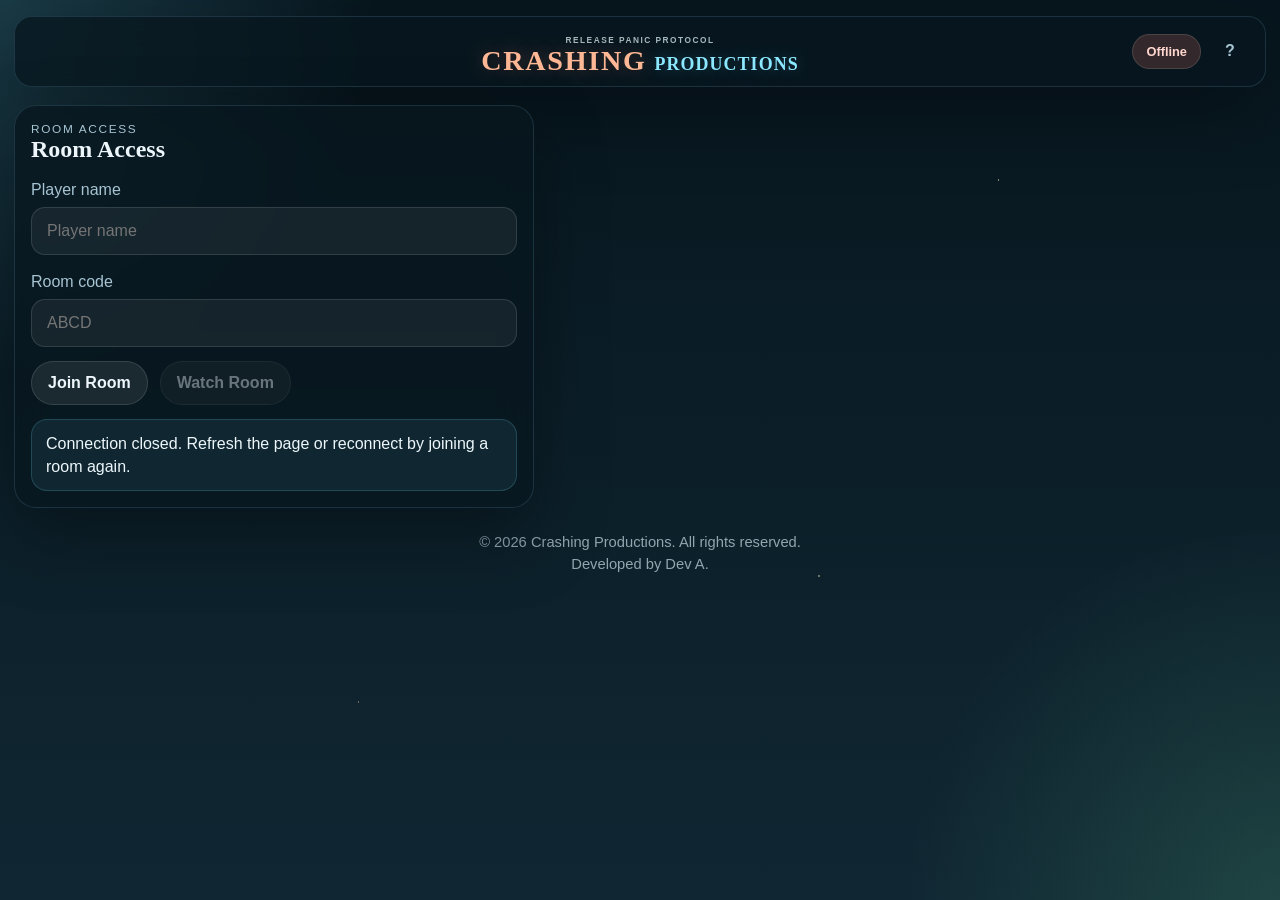
==== commit 76a537e5: "Fix attack timing and room polish" ====
--- a/room.html
+++ b/room.html
@@ -22,6 +22,8 @@
         <div class="hero-status">
           <div class="status-pill" id="connection-pill">Connecting</div>
           <div id="room-code-pill" class="status-pill room-code-pill" hidden></div>
+          <button id="room-guide-btn" class="ghost-btn guide-icon-btn hero-tool-btn" type="button" aria-label="Open how to play guide">?</button>
+          <button id="room-chat-btn" class="secondary-btn hero-chat-btn" type="button" hidden>Chat</button>
           <button id="leave-room-live-btn" class="danger-btn hero-leave-btn" type="button" hidden>Leave Room</button>
         </div>
       </section>
@@ -192,6 +194,216 @@
       </div>
     </div>
 
+    <div id="guide-overlay" class="review-overlay" hidden aria-hidden="true">
+      <div class="review-panel guide-panel">
+        <div class="panel-head review-head">
+          <div>
+            <p class="eyebrow">Gameplay guide</p>
+            <h2>How To Play</h2>
+          </div>
+          <button id="guide-close-btn" class="ghost-btn" type="button">Close</button>
+        </div>
+        <div class="guide-layout">
+          <div class="guide-stage">
+            <div class="guide-hero-fan" aria-hidden="true">
+              <div class="guide-hero-card guide-hero-card-left" style="background-image: url('assets/cards/nope.webp');"></div>
+              <div class="guide-hero-card guide-hero-card-center" style="background-image: url('assets/cards/production-crash.webp');"></div>
+              <div class="guide-hero-card guide-hero-card-right" style="background-image: url('assets/cards/blame-the-intern.webp');"></div>
+            </div>
+            <div class="guide-step-grid">
+              <article class="guide-step-card">
+                <span class="guide-step-number">1</span>
+                <strong>Setup</strong>
+                <p>Every active player starts with <code>1</code> <code>Blame The Intern</code> and <code>5</code> random cards.</p>
+              </article>
+              <article class="guide-step-card">
+                <span class="guide-step-number">2</span>
+                <strong>Play</strong>
+                <p>Use one action card or line up a combo before taking the mandatory end-of-turn draw, unless extra draw pressure is active.</p>
+              </article>
+              <article class="guide-step-card">
+                <span class="guide-step-number">3</span>
+                <strong>Pressure</strong>
+                <p>For <code>n</code> active players, the round pushes toward <code>2n</code> <code>Production Crash</code> cards and <code>2n-1</code> total <code>Blame The Intern</code> cards.</p>
+              </article>
+            </div>
+            <div class="guide-combo-strip">
+              <div class="guide-combo-chip">
+                <span>2</span>
+                <div>
+                  <strong>2 matching cards</strong>
+                  <p>Play 2 of the same non-crash card. Choose a player and steal 1 random card from their hand.</p>
+                </div>
+              </div>
+              <div class="guide-combo-chip">
+                <span>3</span>
+                <div>
+                  <strong>3 matching cards</strong>
+                  <p>Play 3 of the same non-crash card. Choose a player, name any non-crash card, and take it if they have it.</p>
+                </div>
+              </div>
+              <div class="guide-combo-chip">
+                <span>5</span>
+                <div>
+                  <strong>5 different cards</strong>
+                  <p>Play 5 different non-crash cards. Open the discard pile and reclaim 1 used card back into your hand.</p>
+                </div>
+              </div>
+            </div>
+          </div>
+          <div class="guide-copy">
+            <section class="guide-section">
+              <div class="guide-section-head">
+                <h3>Critical Cards</h3>
+                <p>These decide who survives the release.</p>
+              </div>
+              <div class="guide-card-grid">
+                <article class="guide-card-entry">
+                  <div class="guide-card-thumb" style="background-image: url('assets/cards/production-crash.webp');"></div>
+                  <div>
+                    <strong>Production Crash</strong>
+                    <p>Draw this without <code>Blame The Intern</code> and you are eliminated. If the deck ever runs out of crashes while more than one player is alive, the discard pile is folded back in and shuffled immediately.</p>
+                  </div>
+                </article>
+                <article class="guide-card-entry">
+                  <div class="guide-card-thumb" style="background-image: url('assets/cards/blame-the-intern.webp');"></div>
+                  <div>
+                    <strong>Blame The Intern</strong>
+                    <p>Every active player starts with <code>1</code>. When you draw a <code>Production Crash</code>, this saves you once, then both cards are discarded. The round aims to keep <code>2n-1</code> total copies in circulation for <code>n</code> active players.</p>
+                  </div>
+                </article>
+                <article class="guide-card-entry">
+                  <div class="guide-card-thumb" style="background-image: url('assets/cards/nope.webp');"></div>
+                  <div>
+                    <strong>Nope</strong>
+                    <p>Cancels the latest action or combo unless another <code>Nope</code> answers it. An odd number of Nopes stops the play. An even number lets the original play go through.</p>
+                  </div>
+                </article>
+              </div>
+            </section>
+
+            <section class="guide-section">
+              <div class="guide-section-head">
+                <h3>Action Cards</h3>
+                <p>Play these before the mandatory draw when the turn rules allow it.</p>
+              </div>
+              <div class="guide-card-grid">
+                <article class="guide-card-entry">
+                  <div class="guide-card-thumb" style="background-image: url('assets/cards/peer-review.webp');"></div>
+                  <div>
+                    <strong>Peer Review</strong>
+                    <p>Look at the next three cards in the deck privately, then decide whether to play more pressure or simply draw.</p>
+                  </div>
+                </article>
+                <article class="guide-card-entry">
+                  <div class="guide-card-thumb" style="background-image: url('assets/cards/skip.webp');"></div>
+                  <div>
+                    <strong>Skip</strong>
+                    <p>The only action that ends your turn without the usual draw. Every other action or combo still leaves the draw step in place.</p>
+                  </div>
+                </article>
+                <article class="guide-card-entry">
+                  <div class="guide-card-thumb" style="background-image: url('assets/cards/nerd-attack.webp');"></div>
+                  <div>
+                    <strong>Nerd Attack</strong>
+                    <p>The next player owes <code>2</code> extra draws on top of their usual turn draw. They must finish the first two draws before they are allowed to play a card.</p>
+                  </div>
+                </article>
+                <article class="guide-card-entry">
+                  <div class="guide-card-thumb" style="background-image: url('assets/cards/shuffle.webp');"></div>
+                  <div>
+                    <strong>Shuffle</strong>
+                    <p>Scramble the live deck. This is most useful after someone studies the top cards or when you want to bury danger deeper.</p>
+                  </div>
+                </article>
+                <article class="guide-card-entry">
+                  <div class="guide-card-thumb" style="background-image: url('assets/cards/project-manager.webp');"></div>
+                  <div>
+                    <strong>Project Manager</strong>
+                    <p>Choose a player and steal a random card from their hand, then still draw to end your turn.</p>
+                  </div>
+                </article>
+              </div>
+            </section>
+
+            <section class="guide-section">
+              <div class="guide-section-head">
+                <h3>Desk Loot</h3>
+                <p>These cards do nothing by themselves, but they power the combo system.</p>
+              </div>
+              <div class="guide-card-grid">
+                <article class="guide-card-entry">
+                  <div class="guide-card-thumb" style="background-image: url('assets/cards/rubber-duck.webp');"></div>
+                  <div>
+                    <strong>Rubber Duck</strong>
+                    <p>No direct power on its own. Use Desk Loot cards for combo plays.</p>
+                  </div>
+                </article>
+                <article class="guide-card-entry">
+                  <div class="guide-card-thumb" style="background-image: url('assets/cards/coffee-break.webp');"></div>
+                  <div>
+                    <strong>Coffee Break</strong>
+                    <p>No direct power on its own. Use Desk Loot cards for combo plays.</p>
+                  </div>
+                </article>
+                <article class="guide-card-entry">
+                  <div class="guide-card-thumb" style="background-image: url('assets/cards/sticky-note.webp');"></div>
+                  <div>
+                    <strong>Sticky Note</strong>
+                    <p>No direct power on its own. Use Desk Loot cards for combo plays.</p>
+                  </div>
+                </article>
+                <article class="guide-card-entry">
+                  <div class="guide-card-thumb" style="background-image: url('assets/cards/posh-training.webp');"></div>
+                  <div>
+                    <strong>Posh Training</strong>
+                    <p>No direct power on its own. Use Desk Loot cards for combo plays.</p>
+                  </div>
+                </article>
+              </div>
+            </section>
+
+            <section class="guide-section">
+              <div class="guide-section-head">
+                <h3>Round Rules</h3>
+              </div>
+              <ul class="rules-list guide-rules-list">
+                <li>Everyone starts with <code>1</code> <code>Blame The Intern</code> and <code>5</code> extra cards.</li>
+                <li>For <code>n</code> active players, the round targets <code>2n</code> <code>Production Crash</code> cards and <code>2n-1</code> total <code>Blame The Intern</code> cards.</li>
+                <li>Your turn usually works like this: play <code>1</code> action or combo if you want, then draw to end the turn.</li>
+                <li><code>Skip</code> is the only effect that removes the end-of-turn draw.</li>
+                <li><code>Nerd Attack</code> makes the next player resolve <code>3</code> draws total on a normal turn, and the first <code>2</code> must be drawn before they can play again.</li>
+                <li><code>2</code> matching cards let you choose a player and steal <code>1</code> random card from them.</li>
+                <li><code>3</code> matching cards let you choose a player and ask for <code>1</code> specific card by name.</li>
+                <li><code>5</code> different cards let you open the discard pile and reclaim <code>1</code> used card into your hand.</li>
+                <li>Any non-<code>Production Crash</code> card, including <code>Nope</code> and <code>Blame The Intern</code>, can be used in combos.</li>
+                <li>If the deck has no <code>Production Crash</code> left while multiple players are still alive, the discard pile is shuffled back into the deck immediately.</li>
+                <li>Spectators can watch the room live without taking a player seat.</li>
+                <li>The last player still alive wins the match.</li>
+              </ul>
+            </section>
+          </div>
+        </div>
+      </div>
+    </div>
+
+    <div id="chat-overlay" class="review-overlay" hidden aria-hidden="true">
+      <div class="review-panel chat-panel">
+        <div class="panel-head review-head">
+          <div>
+            <p class="eyebrow">Room chat</p>
+            <h2>Player Chat</h2>
+          </div>
+          <button id="chat-close-btn" class="ghost-btn" type="button">Close</button>
+        </div>
+        <div id="chat-feed" class="chat-feed"></div>
+        <form id="chat-form" class="chat-form">
+          <input id="chat-input" class="chat-input" type="text" maxlength="240" placeholder="Send a message to the room" />
+          <button id="chat-send-btn" class="primary-btn" type="submit">Send</button>
+        </form>
+      </div>
+    </div>
+
     <div id="discard-browser-overlay" class="discard-browser-overlay" hidden aria-hidden="true">
       <div class="discard-browser-panel">
         <div class="panel-head review-head">
--- a/styles.css
+++ b/styles.css
@@ -164,6 +164,16 @@
   font-size: 0.8rem;
 }
 
+.hero-tool-btn,
+.hero-chat-btn {
+  flex: 0 0 auto;
+}
+
+.hero-chat-btn {
+  padding: 9px 13px;
+  font-size: 0.78rem;
+}
+
 .room-hero.compact .hero-leave-btn {
   padding: 7px 11px;
   font-size: 0.74rem;
@@ -2318,6 +2328,102 @@
   box-shadow: 0 32px 90px rgba(0, 0, 0, 0.38);
 }
 
+.chat-panel {
+  width: min(720px, 100%);
+  max-height: min(82vh, 860px);
+  display: grid;
+  grid-template-rows: auto minmax(0, 1fr) auto;
+  gap: 18px;
+}
+
+.chat-feed {
+  min-height: 280px;
+  max-height: 48vh;
+  display: grid;
+  gap: 10px;
+  overflow-y: auto;
+  padding-right: 4px;
+}
+
+.chat-item {
+  width: fit-content;
+  max-width: min(100%, 520px);
+  display: grid;
+  gap: 6px;
+  padding: 10px 12px;
+  border-radius: 16px;
+  background: rgba(255, 255, 255, 0.05);
+  border: 1px solid rgba(255, 255, 255, 0.08);
+}
+
+.chat-item.is-self {
+  justify-self: end;
+  background:
+    linear-gradient(135deg, rgba(111, 224, 255, 0.16), rgba(121, 246, 165, 0.08)),
+    rgba(255, 255, 255, 0.05);
+  border-color: rgba(111, 224, 255, 0.22);
+}
+
+.chat-item.is-spectator {
+  border-style: dashed;
+}
+
+.chat-item-head {
+  display: flex;
+  align-items: center;
+  gap: 8px;
+  flex-wrap: wrap;
+}
+
+.chat-item-head strong {
+  color: #f7fcfd;
+  font-size: 0.92rem;
+}
+
+.chat-item p {
+  margin: 0;
+  color: rgba(233, 248, 255, 0.92);
+  line-height: 1.45;
+  font-size: 0.9rem;
+}
+
+.chat-role-pill {
+  display: inline-flex;
+  align-items: center;
+  padding: 4px 8px;
+  border-radius: 999px;
+  background: rgba(111, 224, 255, 0.12);
+  color: #dffbff;
+  font-size: 0.68rem;
+  font-weight: 800;
+  letter-spacing: 0.05em;
+  text-transform: uppercase;
+}
+
+.chat-form {
+  display: grid;
+  grid-template-columns: minmax(0, 1fr) auto;
+  gap: 10px;
+  align-items: center;
+}
+
+.chat-input {
+  width: 100%;
+  min-height: 48px;
+  padding: 12px 14px;
+  border-radius: 14px;
+  border: 1px solid rgba(255, 255, 255, 0.12);
+  background: rgba(6, 18, 24, 0.82);
+  color: var(--text);
+  font: inherit;
+}
+
+.chat-input:focus {
+  outline: none;
+  border-color: rgba(111, 224, 255, 0.42);
+  box-shadow: 0 0 0 3px rgba(111, 224, 255, 0.12);
+}
+
 .discard-browser-overlay {
   position: fixed;
   inset: 0;
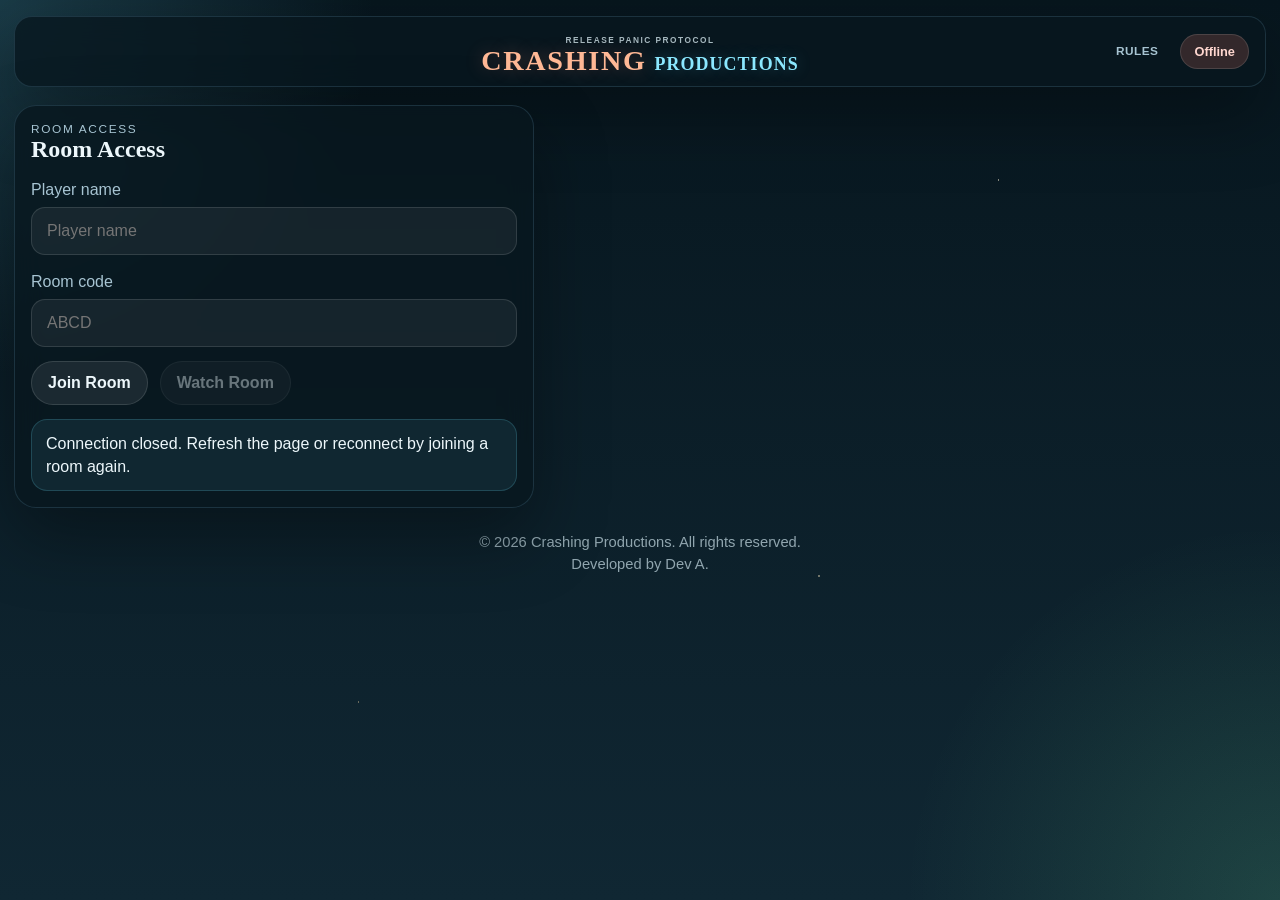
==== commit e9609e85: "Polish rules button layout" ====
--- a/room.html
+++ b/room.html
@@ -20,9 +20,9 @@
           </div>
         </div>
         <div class="hero-status">
+          <button id="room-guide-btn" class="ghost-btn guide-icon-btn guide-text-btn hero-tool-btn" type="button" aria-label="Open how to play guide">Rules</button>
           <div class="status-pill" id="connection-pill">Connecting</div>
           <div id="room-code-pill" class="status-pill room-code-pill" hidden></div>
-          <button id="room-guide-btn" class="ghost-btn guide-icon-btn hero-tool-btn" type="button" aria-label="Open how to play guide">?</button>
           <button id="room-chat-btn" class="secondary-btn hero-chat-btn" type="button" hidden>Chat</button>
           <button id="leave-room-live-btn" class="danger-btn hero-leave-btn" type="button" hidden>Leave Room</button>
         </div>
--- a/styles.css
+++ b/styles.css
@@ -401,6 +401,10 @@
   align-items: center;
 }
 
+.lobby-rules-card .panel-head {
+  justify-content: flex-start;
+}
+
 .field {
   display: grid;
   gap: 8px;
@@ -731,9 +735,10 @@
 }
 
 .guide-icon-btn {
-  width: 38px;
+  width: auto;
+  min-width: 38px;
   height: 38px;
-  padding: 0;
+  padding: 0 14px;
   display: inline-grid;
   place-items: center;
   border-radius: 999px;
@@ -741,6 +746,12 @@
   background: rgba(255, 255, 255, 0.04);
   color: #dff7ff;
   font-weight: 800;
+}
+
+.guide-text-btn {
+  letter-spacing: 0.04em;
+  text-transform: uppercase;
+  font-size: 0.74rem;
 }
 
 .setup-grid.match-live .room-card {
